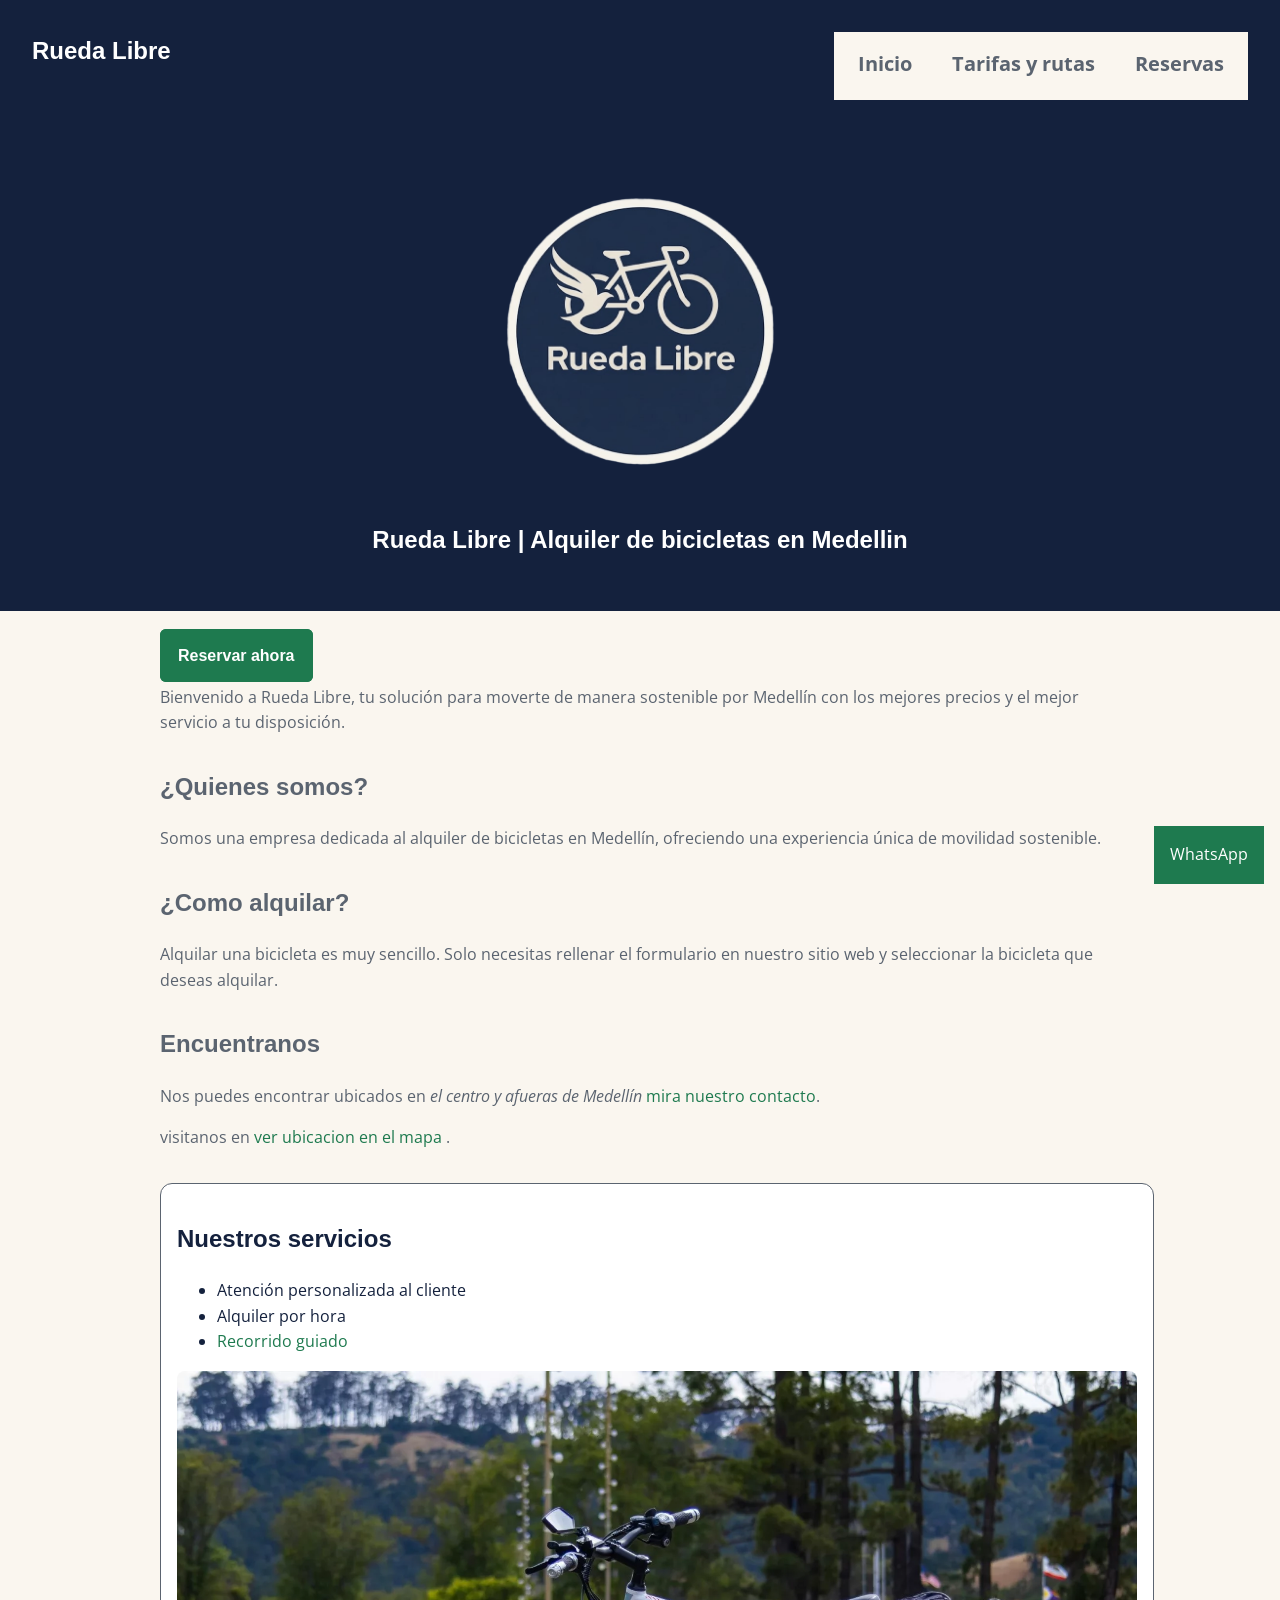
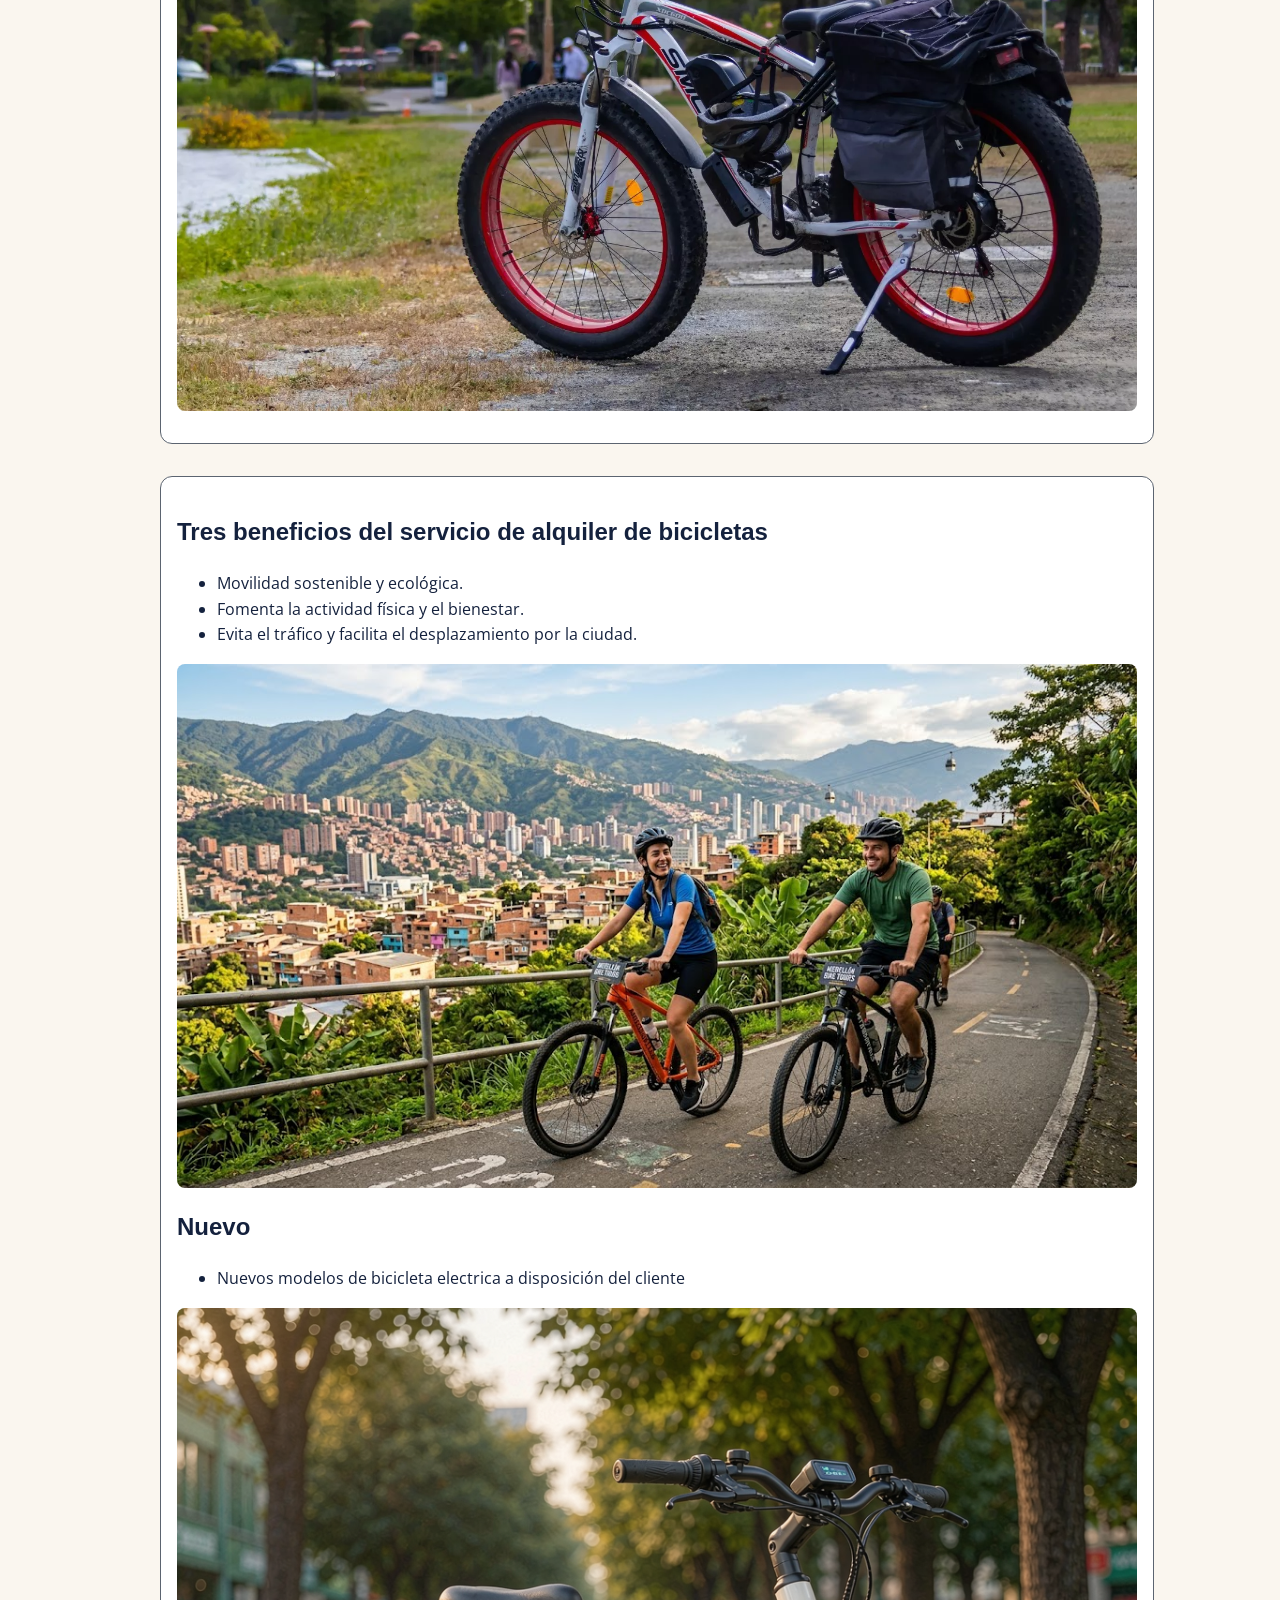
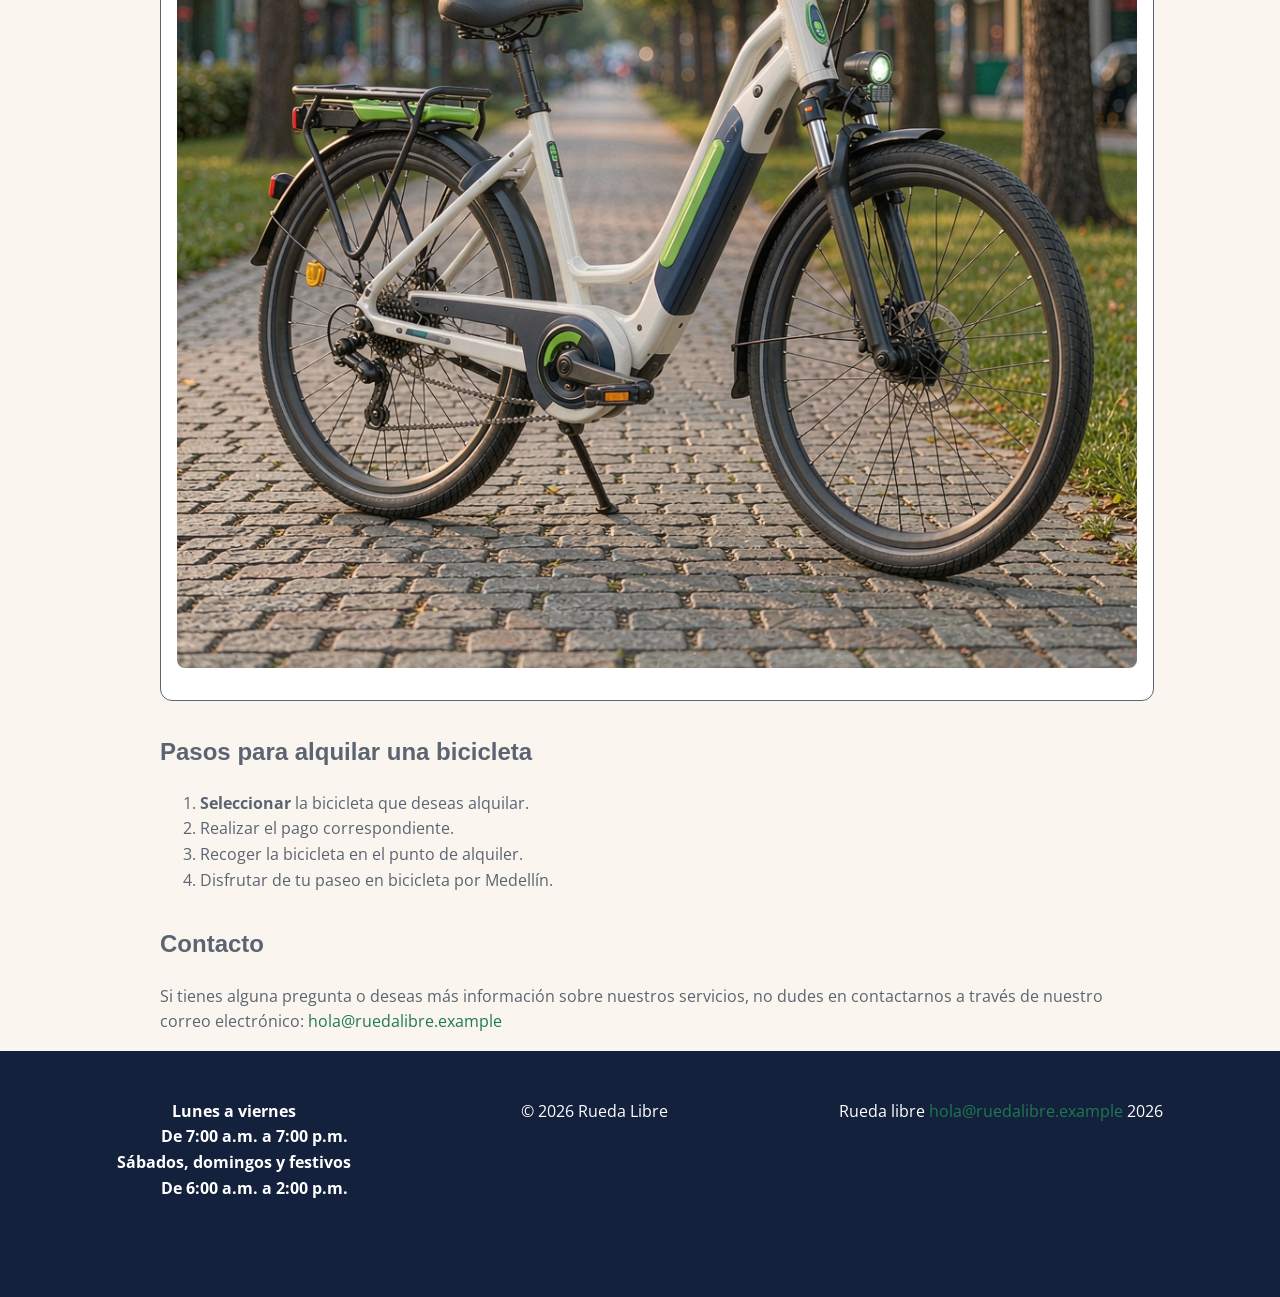
==== index.html @ a58eed4b "mejoras de rutas" ====
<!DOCTYPE html>
<html lang="es"> 
<head>
    <meta charset="UTF-8">
    <meta name="negociorueda" content="width=device-width, initial-scale=1.0">
    <title>Rueda Libre | Alquiler de bicicletas en Medellin</title>
    
    <link rel="preconnect" href="https://fonts.googleapis.com">
    <link rel="preconnect" href="https://fonts.gstatic.com" crossorigin>
    <link href="https://fonts.googleapis.com/css2?family=Montserrat:wght@600;700&family=Open+Sans:wght@400;600&display=swap" rel="stylesheet">
    <link rel="stylesheet" href="css/styles.css">
    
</head>
<body>

    <header class="portada">
        <a class="marca" href="index.html" aria-labelledby="Rueda Libre, Ir al inicio">Rueda Libre</a>

        <nav class="activo" aria-label="Principal">
            <ul id="menu">
                <li><a href="/index.html"><strong>Inicio</strong></a></li>
                <li><a href="/paginas/tarifas.html"><strong>Tarifas y rutas</strong></a></li>
                <li><a href="/paginas/reservas.html"><strong>Reservas</strong></a></li>
            </ul>
        </nav>
    </header>

        
    <main>
            <section id="portadaicono" aria-labelledby="titulo-inicio">
                <img src="/img/images.jpg">
                <h1>Rueda Libre | Alquiler de bicicletas en Medellin</h1>
            </section>
            <section class="introduccion" aria-labelledby="introduccion">
                <a class="boton-cta" href="/paginas/reservas.html">Reservar ahora</a>
                <p>Bienvenido a Rueda Libre, tu solución para moverte de manera sostenible por Medellín con los mejores precios y el mejor servicio a tu disposición.</p>
            </section>
            <section aria-labelledby="quienes somos">
                <h2>¿Quienes somos?</h2>
                <p>Somos una empresa dedicada al alquiler de bicicletas en Medellín, ofreciendo una experiencia única de movilidad sostenible.</p>
            </section>

            <section aria-labelledby="como alquilar">
                <h2>¿Como alquilar?</h2>
                <p>Alquilar una bicicleta es muy sencillo. Solo necesitas rellenar el formulario en nuestro sitio web y seleccionar la bicicleta que deseas alquilar.</p>
            </section>

            <section class="linksmain" aria-labelledby="encuentranos">
                <h2>Encuentranos</h2>
                <p>Nos puedes encontrar ubicados en <em>el centro y afueras de Medellín</em> <a href="#contacto">mira nuestro contacto</a>.</p>
                <p>visitanos en
                <a href="https://www.google.com/maps/search/?api=1&query=Medellin+Colombia
                target="_blank"
                rel="noopener noreferrer">
                ver ubicacion en el mapa </a>.
            </section>
        
            </p>
            <section aria-labelledby="servicios">

                <article class="tarjeta">
                    <h2 id="servicios-atencion">Nuestros servicios</h2>
                    <ul class="linksmain">
                        <li>Atención personalizada al cliente</li>
                        <li>Alquiler por hora</li>   
                        <li><a href="/paginas/tarifas.html">Recorrido guiado</a></li>   
                    </ul>      
                    <img src="/img/img2.png" alt="bicicleta">
                </article>  

                <article class="tarjeta">
                    <h2>Tres beneficios del servicio de alquiler de bicicletas</h2>
                        <ul>
                            <li>Movilidad sostenible y ecológica.</li>
                            <li>Fomenta la actividad física y el bienestar.</li>
                            <li>Evita el tráfico y facilita el desplazamiento por la ciudad.</li>
                        </ul>
                    <img src="img/img4.webp" alt="bicicletas en ruta">
                    <h2>Nuevo</h2>
                        <ul>
                            <li>Nuevos modelos de bicicleta electrica a disposición del cliente</li>
                        </ul>
                        <img src="/img/bicielec.jpeg" alt="bicicleta electrica">
                        
                </article>
    
            </section>


                <article class="alquilar" aria-labelledby="alquilar">
                    <h2>Pasos para alquilar una bicicleta</h2>
                    <ol>
                        <li><strong>Seleccionar</strong> la bicicleta que deseas alquilar.</li>
                        <li>Realizar el pago correspondiente.</li>
                        <li>Recoger la bicicleta en el punto de alquiler.</li>
                        <li>Disfrutar de tu paseo en bicicleta por Medellín.</li>
                    </ol>
                </article>

            
                <section class="contacto" id="contacto">
                    <h2>Contacto</h2>
                    <p>Si tienes alguna pregunta o deseas más información sobre nuestros servicios, no dudes en contactarnos a través de nuestro correo electrónico: <a href="mailto:hola@ruedalibre.example">hola@ruedalibre.example</a></p>
                </section>

    </main>
    <footer>            
            <dl class="horario">
                <dt><strong>Lunes a viernes</dt>
                <dd>De 7:00 a.m. a 7:00 p.m.</dd>
                <dt>Sábados, domingos y festivos</dt>
                <dd>De 6:00 a.m. a 2:00 p.m.</strong></dd>
            </dl>
        <p>© 2026 Rueda Libre</p>
        <p>Rueda libre <a href="mailto:hola@ruedalibre.example">hola@ruedalibre.example</a> 2026</p>
        <a class="boton-whatsapp" href="https://wa.me/573000000000"
        target="_blank" rel="noopener noreferrer"
        aria-label="WhatsApp (se abre en una pestaña nueva)">WhatsApp</a>

    </footer>
    
</body>
</html>
---- css/styles.css ----
:root {
    --color-verde-ruta: #1E7A4F;
    --color-naranja-pedal: #F39A2B;
    --color-azul-noche: 	#14213D;
    --color-crema: 	#FAF6EF;
    --color-gris-asfalto: #5B6470;
    --color-blanco: #ffffff;

    --font-heading: "Monserrat", Arial, sans-serif;
    --font-body: "Open Sans", Arial, sans-serif;

    --spacing-sm: 0.5rem;
    --spacing-md: 1rem;
    --spacing-lg: 2rem;
    --spacing-1x: 3rem;

*,
*::before
*::after {
    box-sizing: border-box;
}
}


body {
    background-color: var(--color-crema);
    color: var(--color-gris-asfalto);
    font-family: var(--font-body);
    line-height: 1.6;
    margin: 0;
}
h1 {
    font-family: var(--font-heading);
    color: var(--color-blanco);
    text-align: center;
}

h2,h3,h4,h5.h6 {
    font-family: var(--font-heading);
}

button, input, select, textarea {
    font: inherit;
}

img {
    max-width: 100%;
    height: auto;
}

small {
    color: var(--color-gris-asfalto);
}


footer {
    display: flex;
    
    background-color: var(--color-azul-noche);
    color: var(--color-blanco);
    padding: var(--spacing-lg); 
    justify-content: space-around;
}



.correoheader,
footer a, .contacto a {
    color: var(--color-verde-ruta);
}
    

main > section:not(#portadaicono) {
    padding: var(--spacing-1g);
    max-width: 60rem;
    margin: 0 auto;
    margin-top: var(--spacing-lg);
}

.horario {
    text-align: center;
}


.Principal, .secciontarifa, .seccionreservas {
    display: flex;
    list-style: none;
    padding: 0;
    margin: 0;
    gap: 25px;
    font-size: 20px;
}


a {
    text-decoration: none;
    color: var(--color-crema);
}


.imagen-centrada {
    display: flex;
    justify-content: center;
    align-items: center;
}


fieldset {
    margin-bottom: var(--spacing-lg);
    padding: var(--);
    border: 1px solid var(--color-gris-asfalto);
}

legend {
    font-family: var(--font-heading);
    font-weight: 700;
    padding: 0 var(--spacing-sm);
}

input [type="text"],
input [type="email"],
input [type="tel"],
input [type="date"],
input [type="time"],
input [type="number"],
select,
textarea {
    width: 100%;
    max-width: 30rem;
    padding: var(--spacing-sm);
    box-sizing: border-box;
    border: 1px solid var(--color-gris-asfalto);
}


#menu a {
    display: block;
    color: var(--color-gris-asfalto);
    font-size: 1.25rem;
    text-decoration: none;
    padding: var(--spacing-sm) var(--spacing-md);
    border-bottom: 4px solid transparent;
}

#menu .activo { 
    color: var(--color-verde-ruta); font-weight: 600;
    border-bottom-color: var(--color-verde-ruta);
 }


#menu {
    display: flex;
    flex-wrap: wrap;
    gap: var(--spacing-sm);
    list-style: none;
    margin: 0;
    padding: var(--spacing-sm);
    background-color:  var(--color-crema);
}

#menu a:hover{
    background-color: var(--color-naranja-pedal);
    color: var(--color-azul-noche);
}

#menu a:focus {
    outline: 3px solid var(--color-azul-noche);
    outline-offset: 2px;
}

.boton-cta {
    background-color: var(--color-verde-ruta);
    color: var(--color-blanco);
    font-family: var(--font-heading);
    font-weight: 700;
    margin-top: 10px;
    text-decoration: none;
    padding: var(--spacing-md);
    border: 2px solid var(--color-verde-ruta);
    border-radius: 0.375rem;
}

.boton-cta:hover {
    background-color: var(--color-azul-noche);
    border-color: var(--color-azul-noche);
    color: var(--color-blanco);
}

.boton-cta:focus {
    background-color: var(--color-azul-noche);
    border-color: var(--color-azul-noche);
    color: var(--color-blanco);
    outline: 3px solid var(--color-azul-noche);
    outline-offset: 3px; 
}

.boton-cta:active {
    background-color: var(--color-naranja-pedal);
    border-color: var(--color-azul-noche);
    color: var(--color-azul-noche);
}

input:focus,
select:focus,
textarea:focus
button:focus {
    outline: 3px solid var(--color-azul-noche);
    outline-offset: 2px;
    border-color: var(--color-azul-noche);
}

.linksmain a{
    color: var(--color-verde-ruta);
}

header {
        background-color: var(--color-azul-noche);
    color: var(--color-blanco);
    padding: var(--spacing-lg); 
    display: flex;
    max-width: 100%;
    justify-content: space-between;
    flex-wrap: wrap;
    gap: var(--spacing-md);
}


.marca {
    color: var(--color-blanco);
    font-family: var(--font-heading);
    font-size: 1.5rem;
    font-weight: 700;
    text-decoration: none;
}

.marca:hover {
    text-decoration: underline;
}

#portadaicono {
    min-height: 40vh;
    background-color: var(--color-azul-noche);
    color: var(--color-azul-noche);
    padding: var(--spacing-lg);
}

#portadaicono img {
    display: block;
    width: 500px;
    margin: auto;
} 

.tarjeta {
    width: 100%;
    background-color: var(--color-blanco);
    color: var(--color-azul-noche);
    border: 1px solid var(--color-gris-asfalto);
    border-radius: 0.75rem;
    padding: var(--spacing-md);
    margin-bottom: var(--spacing-lg);
}

.tarjeta img {
    display: block;
    width: 100%;
    height: auto;
    border-radius: 0.5rem;
    margin-bottom: var(--spacing-md);
}

table {
    border-collapse: collapse;
    width: 100%;
    margin-bottom: var(--spacing-lg);
}

caption {
    text-align: left;
    font-weight: 700;
    padding: var(--spacing-sm) 0;
}
th, td {
    border: 1px solid var(--color-gris-asfalto);
    padding: var(--spacing-sm) var(--spacing-md);
    text-align: left;
}

thead {
    color: var(--color-blanco);
    background-color: var(--color-azul-noche);
    border: 1px solid var(--color-gris-asfalto);
    padding: var(--spacing-sm) var(--spacing-md);
    text-align: left;
}

form {
    margin: 0 0 var(--spacing-lg);
    padding: var(--spacing-md);
    border: 1px solid var(--color-gris-asfalto);
}

fieldset {
    margin: 0 0 var(--spacing-md);
}

label {
    display: block;
    margin-bottom: var(--spacing-md);
    font-weight: 600;
}

input[type="text"],
input[type="tel"],
input[type="date"],
input[type="time"],
input[type="email"],
input[type="number"],
select,
textarea {
    width: 100%;
    padding: var(--spacing-sm);
    border: 1px solid var(--color-gris-asfalto);
}

button[type="submit"] {
    background-color: var(--color-verde-ruta);
    border: none;
    border-radius: 0.375;
    padding: var(--spacing-md);
    font-size: 700;
    cursor: pointer;
}

.boton-whatsapp {
    position: fixed;
    right: var(--spacing-md);
    bottom: var(--spacing-md);
    z-index: var(--spacing-md);
    background-color: var(--color-verde-ruta);
    border: none;
    border-radius: 0.375;
    padding: var(--spacing-md);
    font-size: 700;
    cursor: pointer;
    color: var(--color-blanco);
}

footer {padding-bottom: 5rem;}

.alquilar {
    max-width: 60rem;
    margin: 0 auto;
}

.introduccion {
    margin: 0 auto;
}
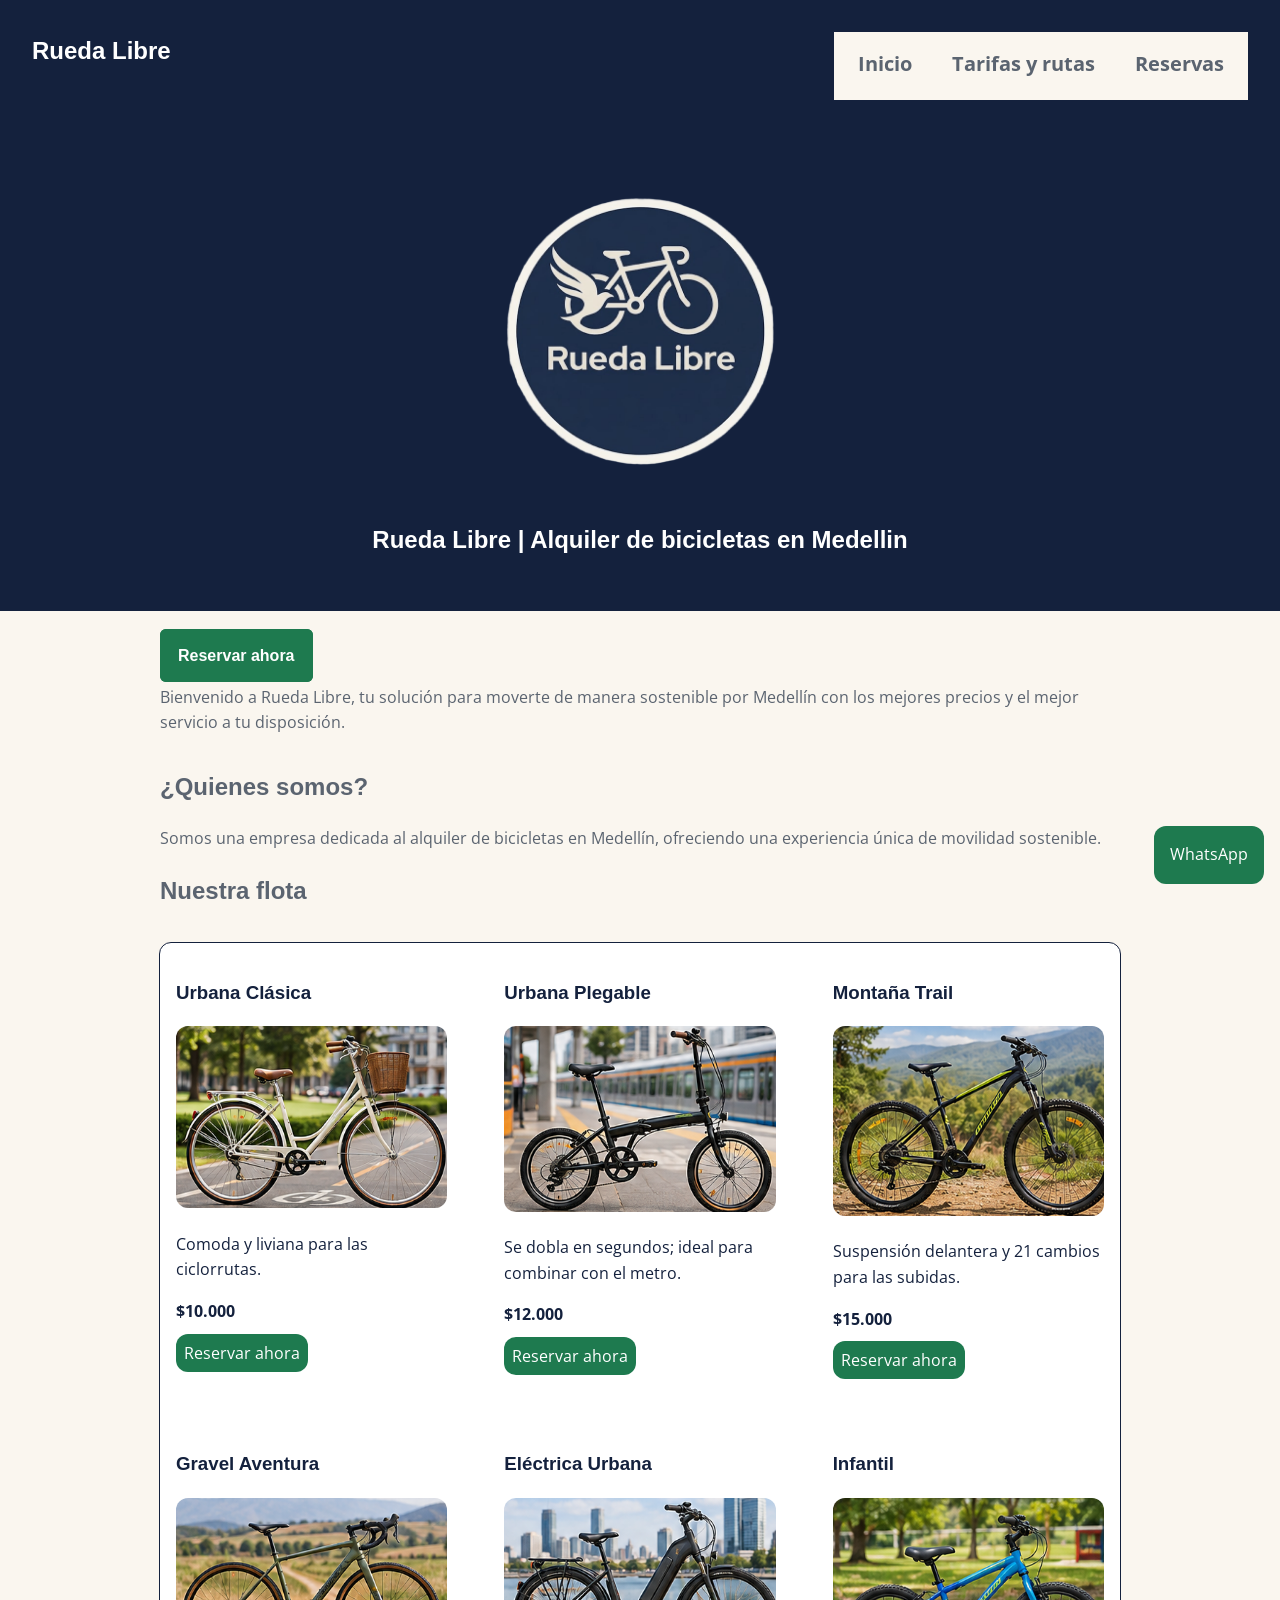
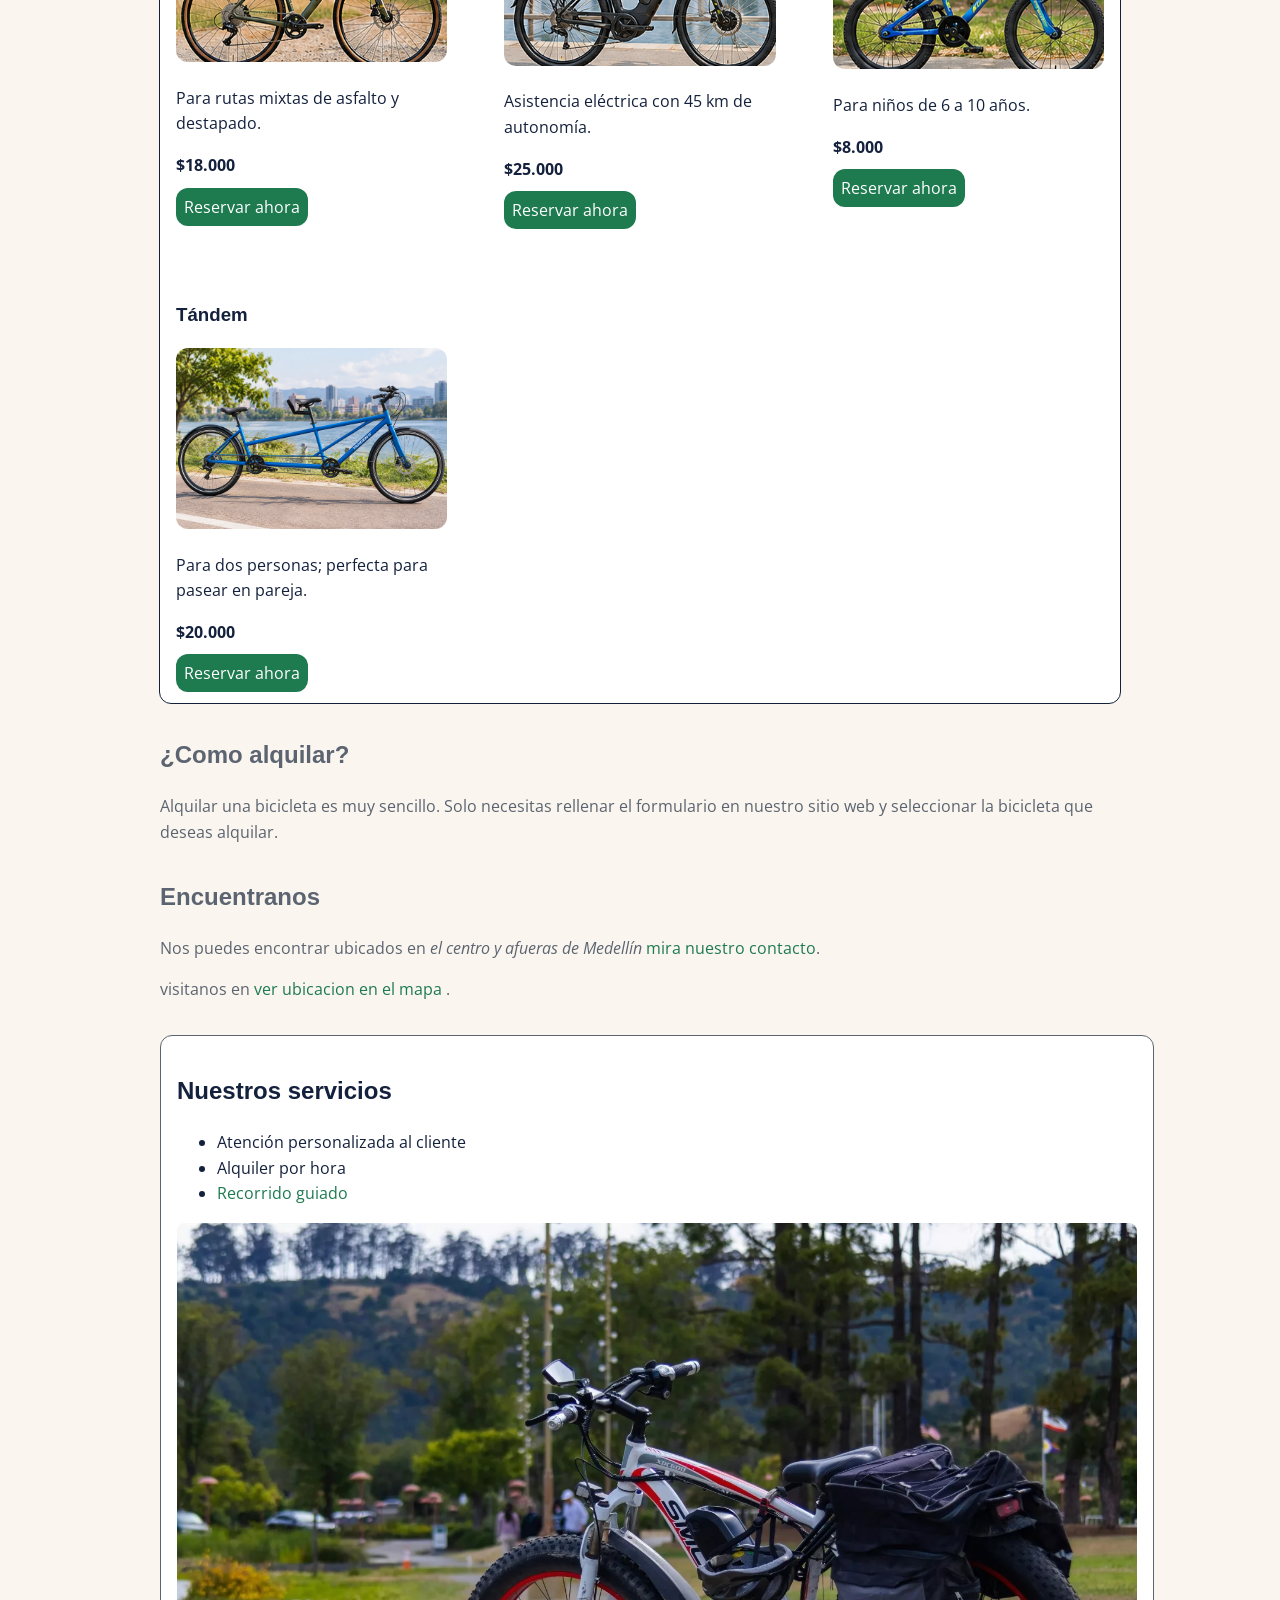
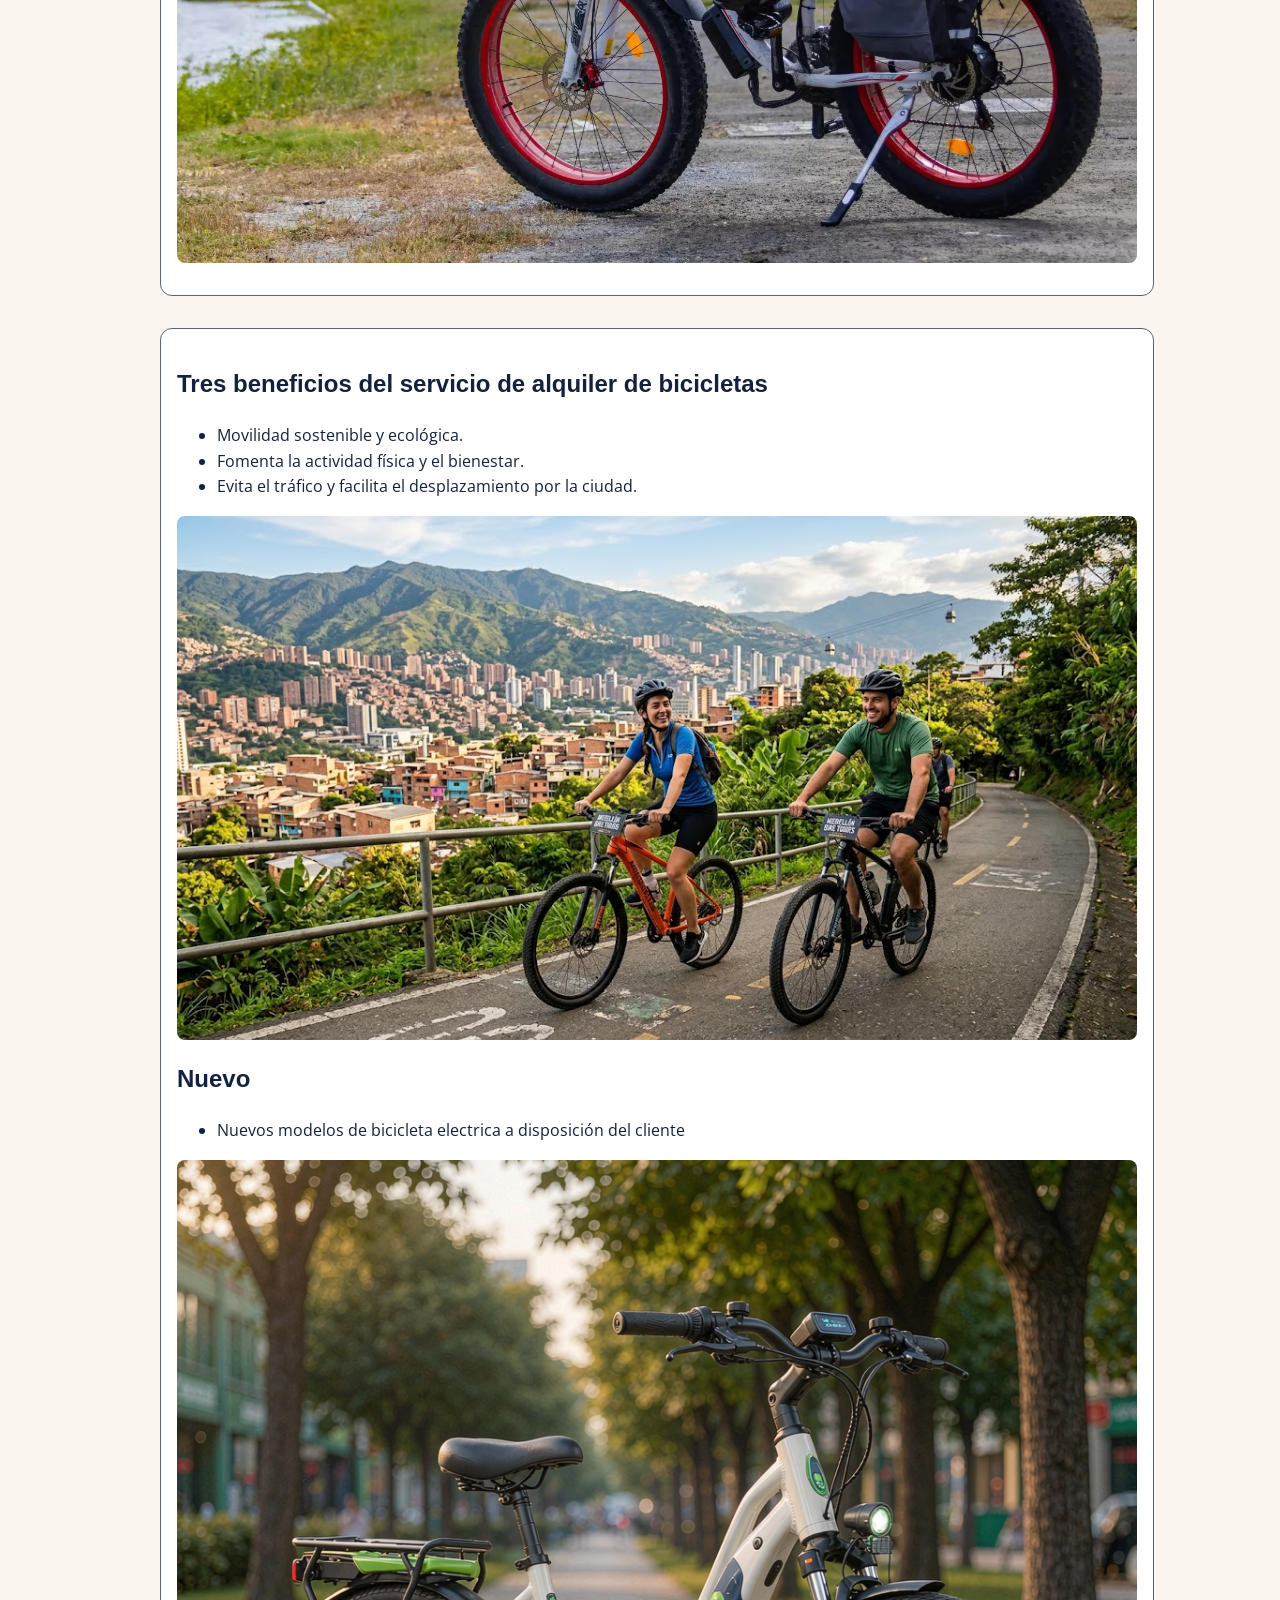
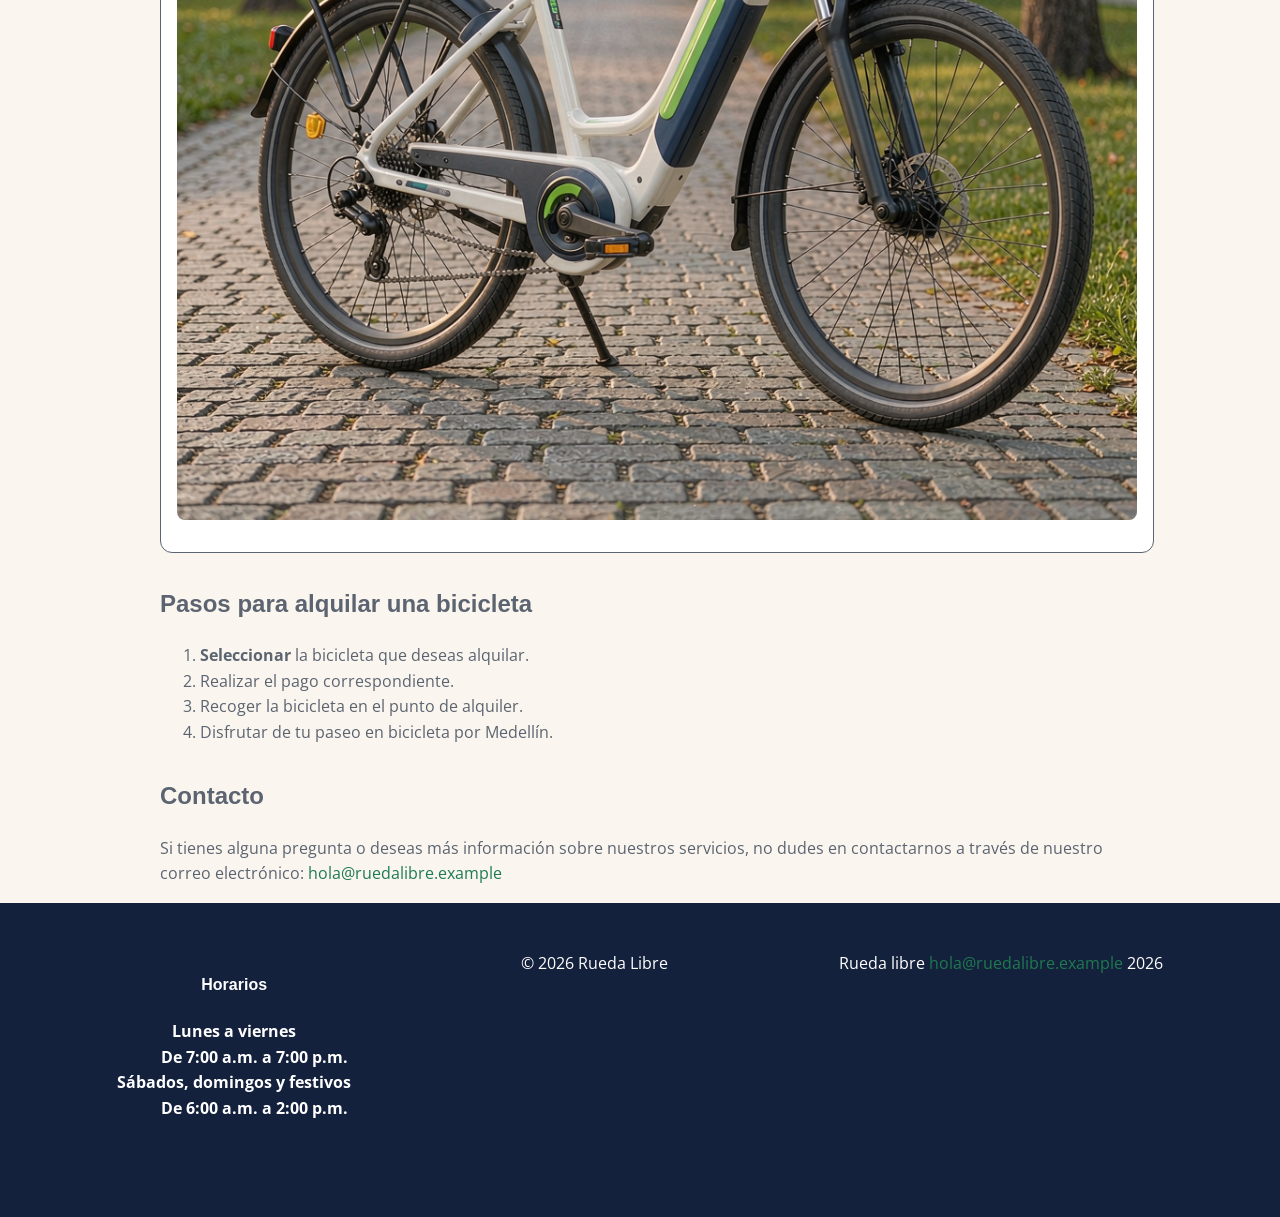
==== commit f380a7c3: "grid completado" ====
--- a/index.html
+++ b/index.html
@@ -38,6 +38,68 @@
             <section aria-labelledby="quienes somos">
                 <h2>¿Quienes somos?</h2>
                 <p>Somos una empresa dedicada al alquiler de bicicletas en Medellín, ofreciendo una experiencia única de movilidad sostenible.</p>
+                <h2>Nuestra flota</h2>
+            </section>
+
+            <section class="flota" aria-labelledby="Nuestra Flota">
+
+                <article aria-labelledby="Urbana Clásica">
+                    <h3>Urbana Clásica</h3>
+                    <img src="/img/urbana_clasica.png" alt="Bicicleta urbana clasica">
+                    <p>Comoda y liviana para las ciclorrutas.</p>
+                    <p><strong>$10.000</strong></p>
+                    <a class="boton-flota" href="/paginas/reservas.html">Reservar ahora</a>
+                </article>
+
+                <article aria-labelledby="Urbana Plegable">
+                    <h3>Urbana Plegable</h3>
+                    <img src="/img/urbana_plegable.png" alt="Bicileta urbana plegable">
+                    <p>Se dobla en segundos; ideal para combinar con el metro.</p>
+                    <p><strong>$12.000</strong></p>
+                    <a class="boton-flota" href="/paginas/reservas.html">Reservar ahora</a>
+                </article>
+
+                <article aria-labelledby="Montaña Trail">
+                    <h3>Montaña Trail</h3>
+                    <img src="/img/montana_trail.png" alt="Bicicleta montaña trail">
+                    <p>Suspensión delantera y 21 cambios para las subidas.</p>
+                    <p><strong>$15.000</strong></p>
+                    <a class="boton-flota" href="/paginas/reservas.html">Reservar ahora</a>
+                </article>
+
+                <article aria-labelledby="Gravel Aventura<">
+                    <h3>Gravel Aventura</h3>
+                    <img src="/img/gravel_aventura.png" alt="Bicicleta gravel aventura">
+                    <p>Para rutas mixtas de asfalto y destapado.</p>
+                    <p><strong>$18.000</strong></p>
+                    <a class="boton-flota" href="/paginas/reservas.html">Reservar ahora</a>
+                </article>
+
+                <article aria-labelledby="Eléctrica Urbana">
+                    <h3>Eléctrica Urbana</h3>
+                    <img src="/img/electrica_urbana.png" alt="Bicicleta electrica urbana">
+                    <p>Asistencia eléctrica con 45 km de autonomía.</p>
+                    <p><strong>$25.000</strong></p>
+                    <a class="boton-flota" href="/paginas/reservas.html">Reservar ahora</a>
+                </article>
+
+                <article>
+                    <h3>Infantil</h3>
+                    <img src="/img/infantil.png" alt="Bicicleta infantil">
+                    <p>Para niños de 6 a 10 años.</p>
+                    <p><strong>$8.000</strong></p>
+                    <a class="boton-flota" href="/paginas/reservas.html">Reservar ahora</a>
+                </article>
+
+                <article>
+                    <h3>Tándem</h3>
+                    <img src="/img/Tandem.png" alt="Bicicleta infantil">
+                    <p>Para dos personas; perfecta para pasear en pareja.</p>
+                    <p><strong>$20.000</strong></p>
+                    <a class="boton-flota" href="/paginas/reservas.html">Reservar ahora</a>
+                </article>
+
+
             </section>
 
             <section aria-labelledby="como alquilar">
@@ -106,6 +168,7 @@
     </main>
     <footer>            
             <dl class="horario">
+                <h4>Horarios</h4>
                 <dt><strong>Lunes a viernes</dt>
                 <dd>De 7:00 a.m. a 7:00 p.m.</dd>
                 <dt>Sábados, domingos y festivos</dt>
@@ -116,7 +179,6 @@
         <a class="boton-whatsapp" href="https://wa.me/573000000000"
         target="_blank" rel="noopener noreferrer"
         aria-label="WhatsApp (se abre en una pestaña nueva)">WhatsApp</a>
-
     </footer>
     
 </body>
--- a/css/styles.css
+++ b/css/styles.css
@@ -343,6 +343,7 @@
     font-size: 700;
     cursor: pointer;
     color: var(--color-blanco);
+    border-radius: 0.75rem;
 }
 
 footer {padding-bottom: 5rem;}
@@ -354,4 +355,31 @@
 
 .introduccion {
     margin: 0 auto;
+}
+
+.flota {
+    display: grid;
+    grid-template-columns: repeat(auto-fill, minmax(300px,1fr));
+    gap: 25px;
+    padding: auto;
+    border: 1px solid;
+    border-radius: 0.75rem;
+    background-color: var(--color-blanco);
+    color: #14213D;
+
+}
+
+.flota img {
+    border-radius: 0.75rem;
+}
+
+.flota article {
+    padding: var(--spacing-md);
+}
+
+.boton-flota {
+    color: var(--color-blanco);
+    background-color: var(--color-verde-ruta);
+    border-radius: 0.75rem;
+    padding: var(--spacing-sm);
 }
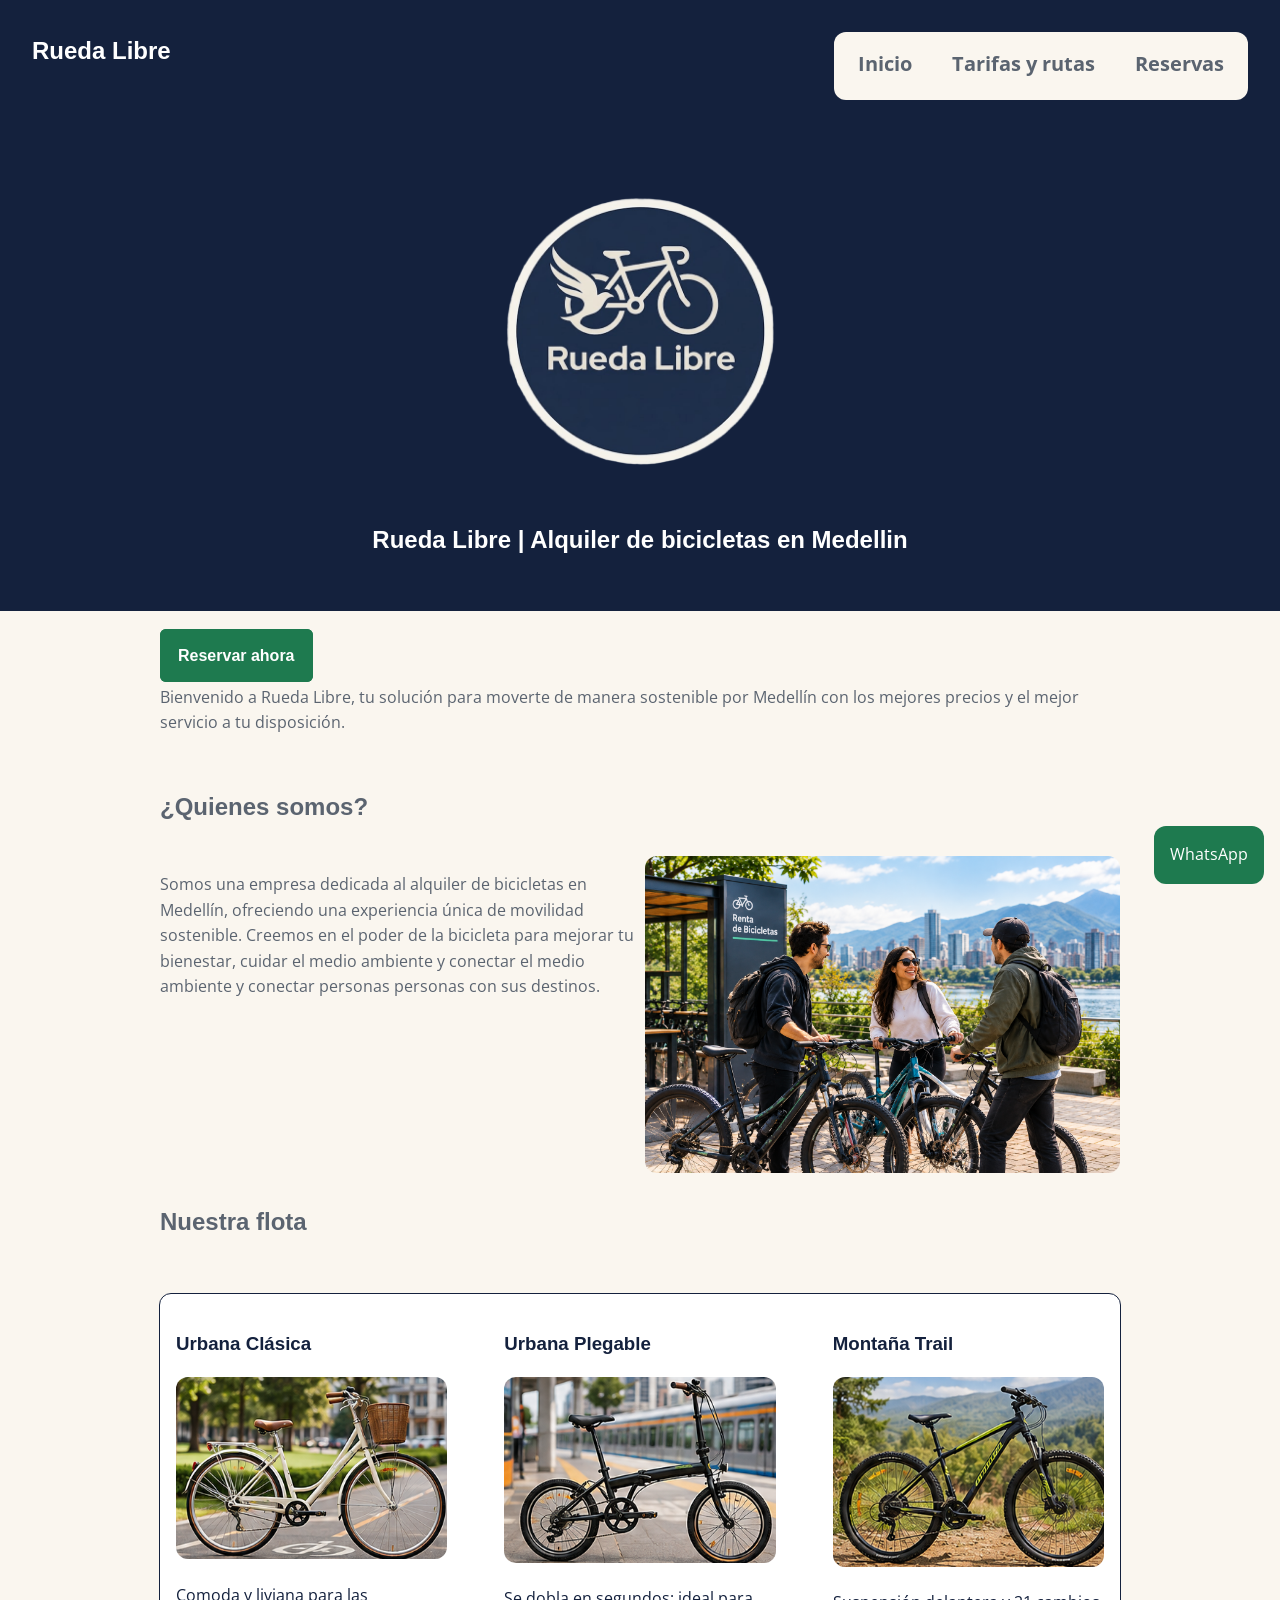
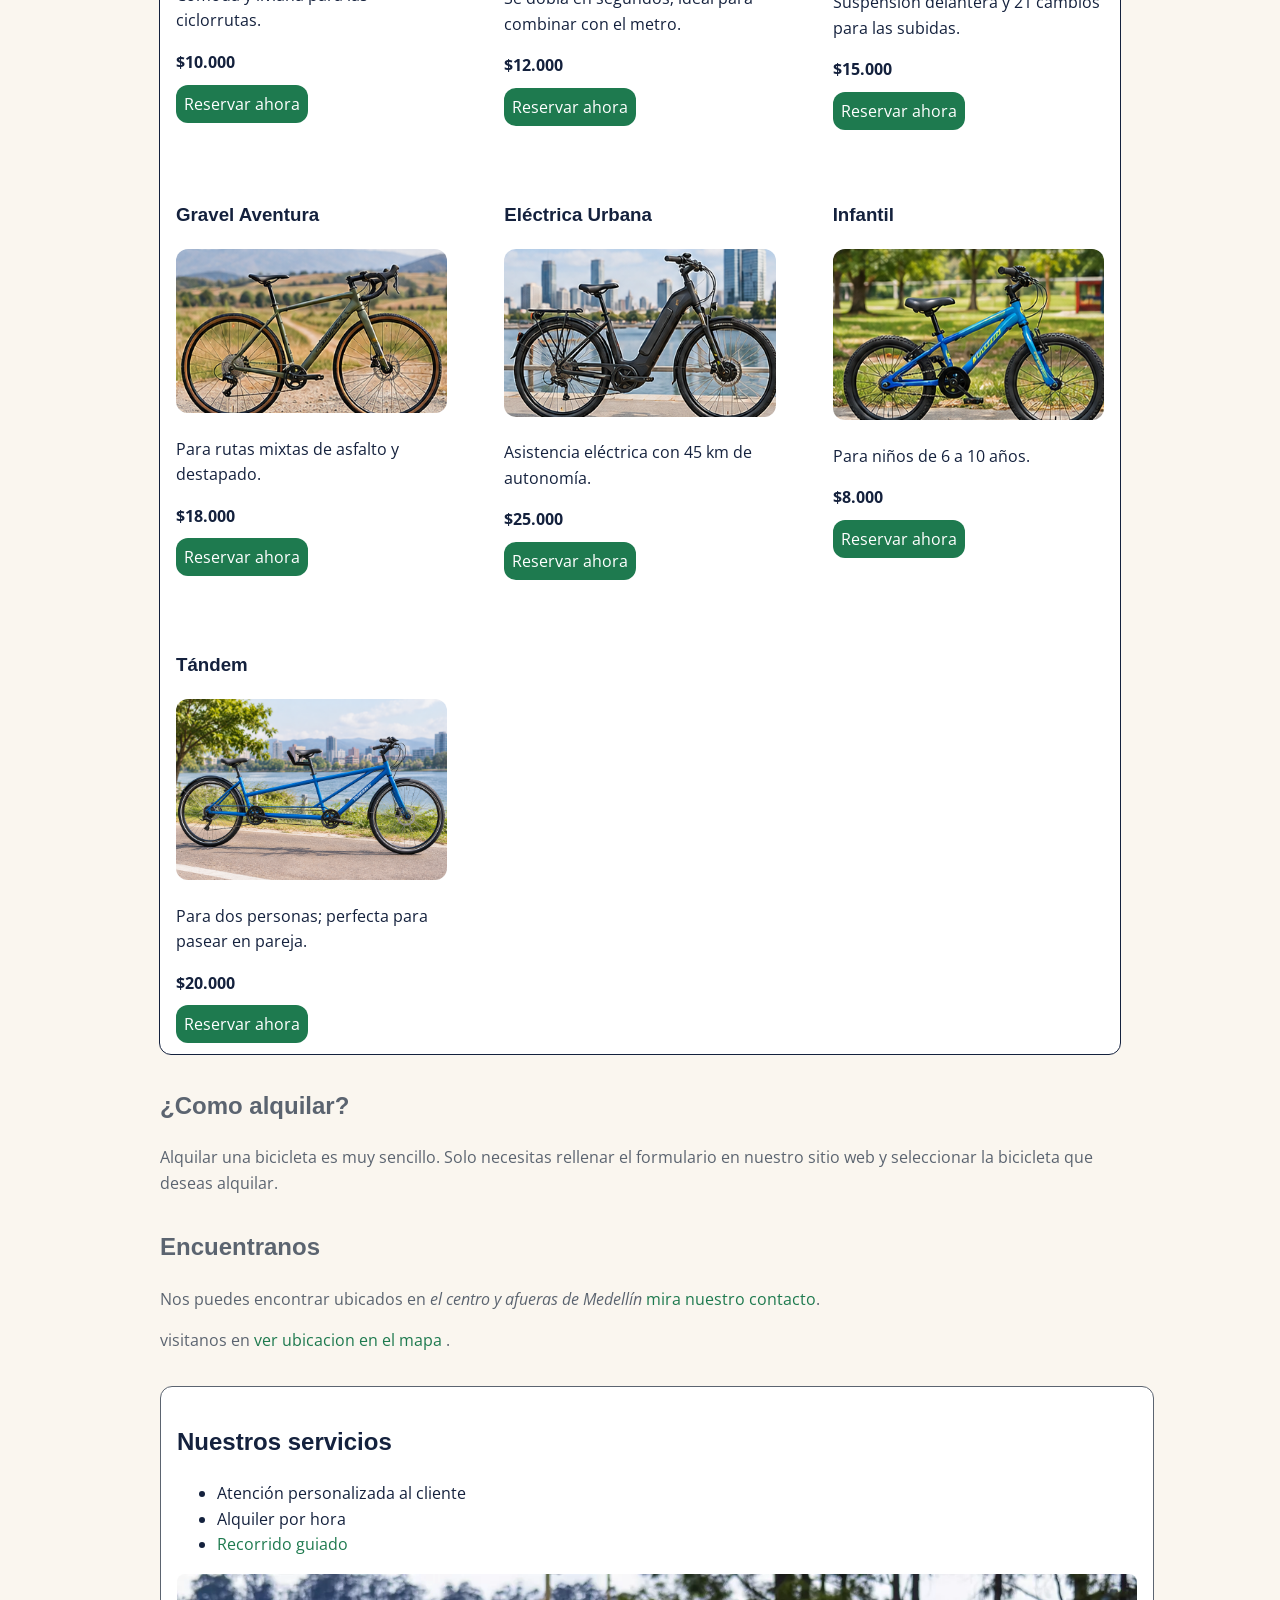
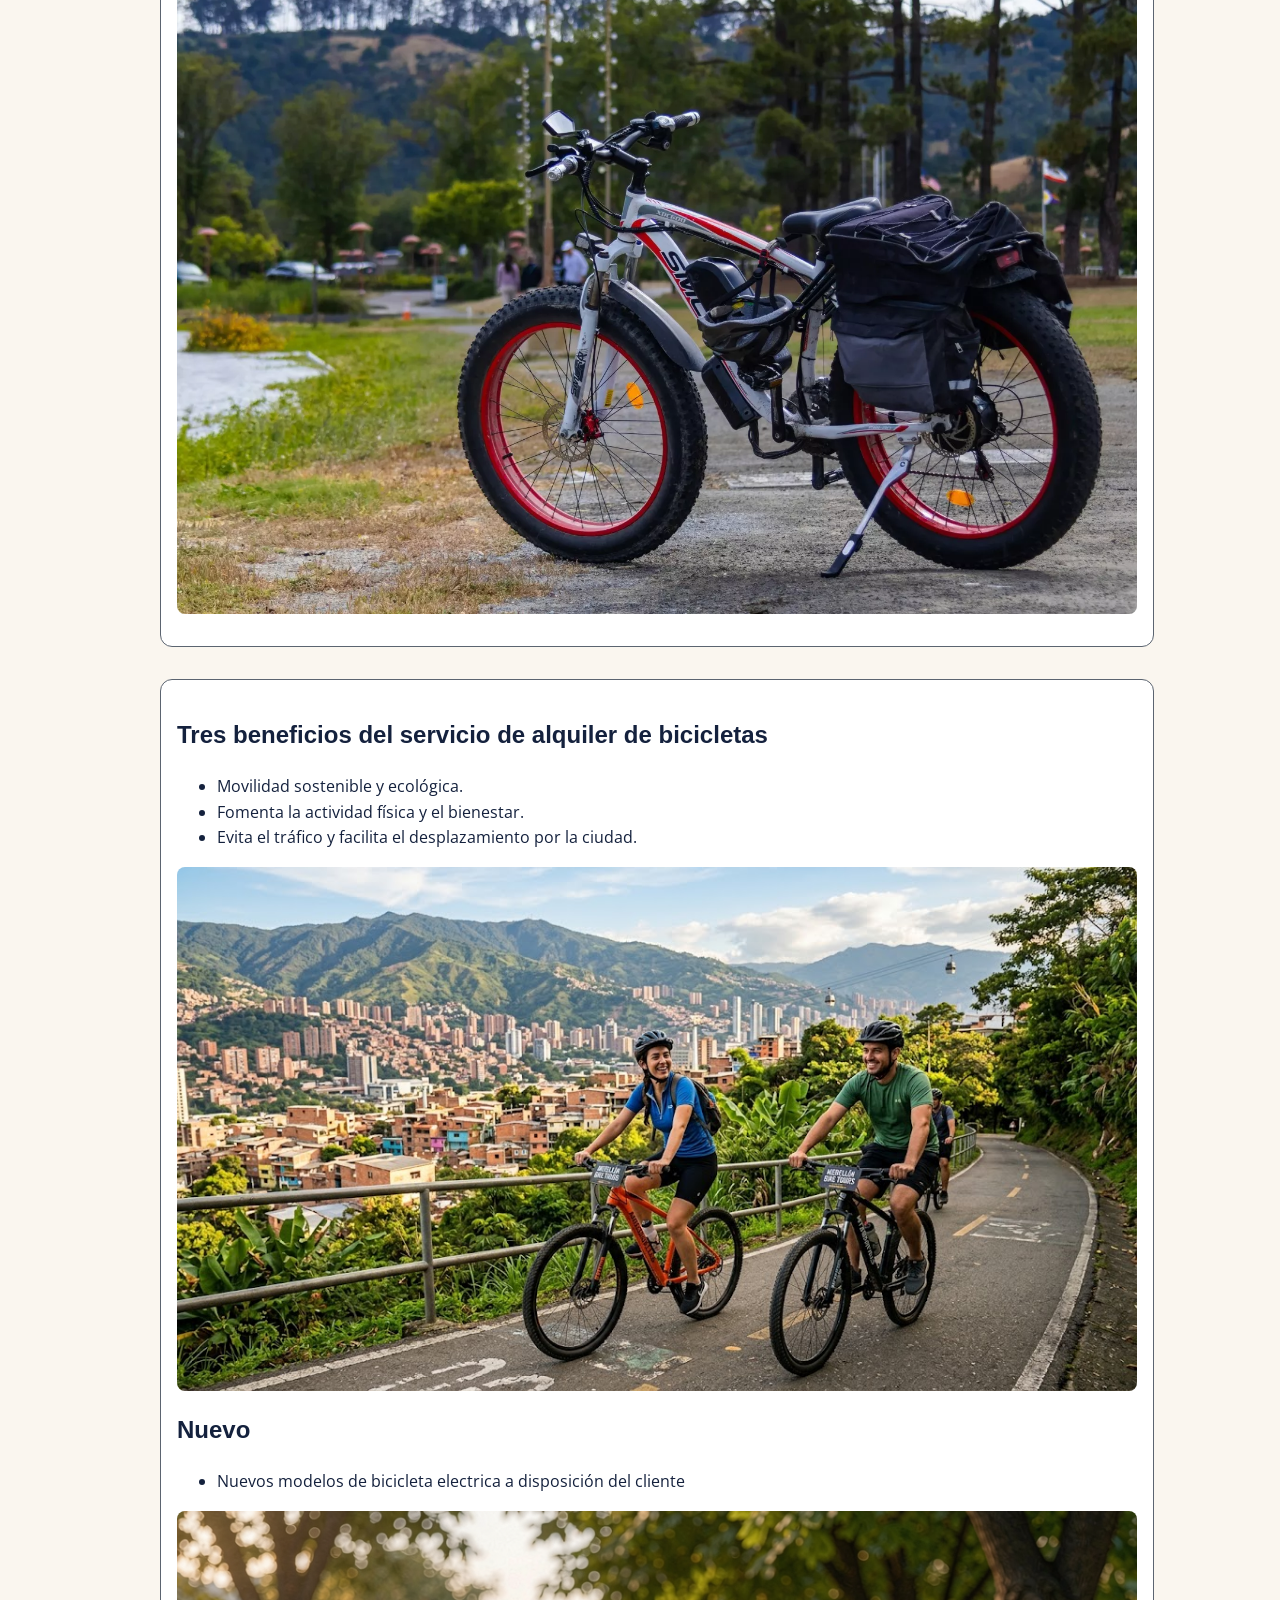
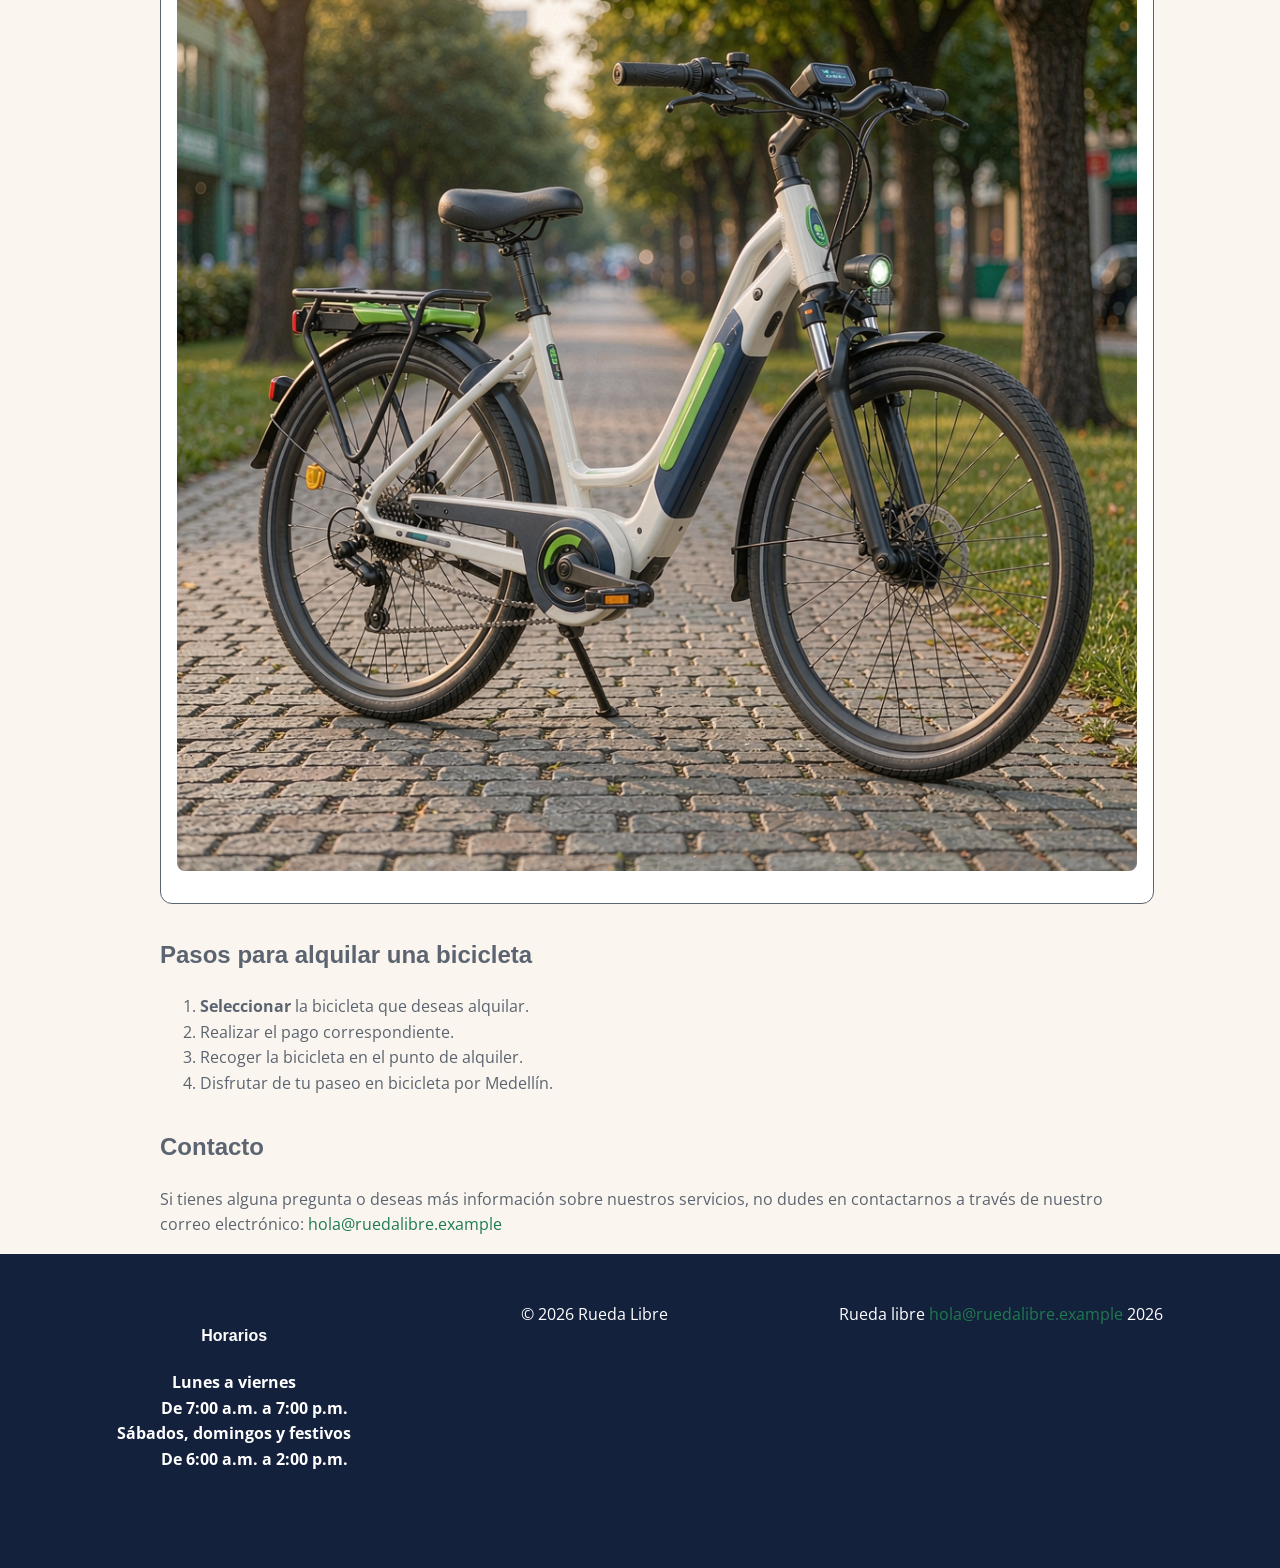
==== commit 50f3ea8f: "punto 3 parcial" ====
--- a/index.html
+++ b/index.html
@@ -27,6 +27,7 @@
 
         
     <main>
+        
             <section id="portadaicono" aria-labelledby="titulo-inicio">
                 <img src="/img/images.jpg">
                 <h1>Rueda Libre | Alquiler de bicicletas en Medellin</h1>
@@ -35,9 +36,10 @@
                 <a class="boton-cta" href="/paginas/reservas.html">Reservar ahora</a>
                 <p>Bienvenido a Rueda Libre, tu solución para moverte de manera sostenible por Medellín con los mejores precios y el mejor servicio a tu disposición.</p>
             </section>
-            <section aria-labelledby="quienes somos">
-                <h2>¿Quienes somos?</h2>
-                <p>Somos una empresa dedicada al alquiler de bicicletas en Medellín, ofreciendo una experiencia única de movilidad sostenible.</p>
+            <section class="quienes_somos" aria-labelledby="quienes_somos">
+                <h2>¿Quienes somos?</h2> <br>
+                <p>Somos una empresa dedicada al alquiler de bicicletas en Medellín, ofreciendo una experiencia única de movilidad sostenible. Creemos en el poder de la bicicleta para mejorar tu bienestar, cuidar el medio ambiente y conectar el medio ambiente y conectar personas personas con sus destinos.</p>
+                <img src="/img/quienessomos.png" alt="Personas con bicicletas">
                 <h2>Nuestra flota</h2>
             </section>
 
--- a/css/styles.css
+++ b/css/styles.css
@@ -117,16 +117,16 @@
     padding: 0 var(--spacing-sm);
 }
 
-input [type="text"],
-input [type="email"],
-input [type="tel"],
-input [type="date"],
-input [type="time"],
-input [type="number"],
+input[type="text"],
+input[type="email"],
+input[type="tel"],
+input[type="date"],
+input[type="time"],
+input[type="number"],
 select,
 textarea {
     width: 100%;
-    max-width: 30rem;
+    max-width: 1000px;
     padding: var(--spacing-sm);
     box-sizing: border-box;
     border: 1px solid var(--color-gris-asfalto);
@@ -156,16 +156,19 @@
     margin: 0;
     padding: var(--spacing-sm);
     background-color:  var(--color-crema);
+    border-radius: 0.75rem;
 }
 
 #menu a:hover{
     background-color: var(--color-naranja-pedal);
     color: var(--color-azul-noche);
+    border-radius: 0.75rem;
 }
 
 #menu a:focus {
     outline: 3px solid var(--color-azul-noche);
     outline-offset: 2px;
+    border-radius: 0.75rem;
 }
 
 .boton-cta {
@@ -273,6 +276,7 @@
     width: 100%;
     margin-bottom: var(--spacing-lg);
 }
+
 
 caption {
     text-align: left;
@@ -366,6 +370,8 @@
     border-radius: 0.75rem;
     background-color: var(--color-blanco);
     color: #14213D;
+    justify-content: space-around;
+    flex-direction: column;
 
 }
 
@@ -382,4 +388,36 @@
     background-color: var(--color-verde-ruta);
     border-radius: 0.75rem;
     padding: var(--spacing-sm);
+}
+
+.quienes_somos {
+    display: grid;
+    grid-template-columns: repeat(2, minmax(200px, 1fr));
+    gap: 10px;
+}
+
+.quienes_somos img {
+    border-radius: 0.75rem;
+}
+
+.reservascolumnas {
+    display: grid;
+    grid-template-columns: repeat(2, minmax(200px, 1fr));
+    gap: 20px;
+}
+
+.reservascolumnas a {
+    color: var(--color-verde-ruta);
+}
+
+.reservascolumnas label {
+    margin-bottom: 0;
+}
+
+.reservascolumnas h2 {
+    text-align: center;
+}
+
+.contactodiv {
+    text-align: center;
 }
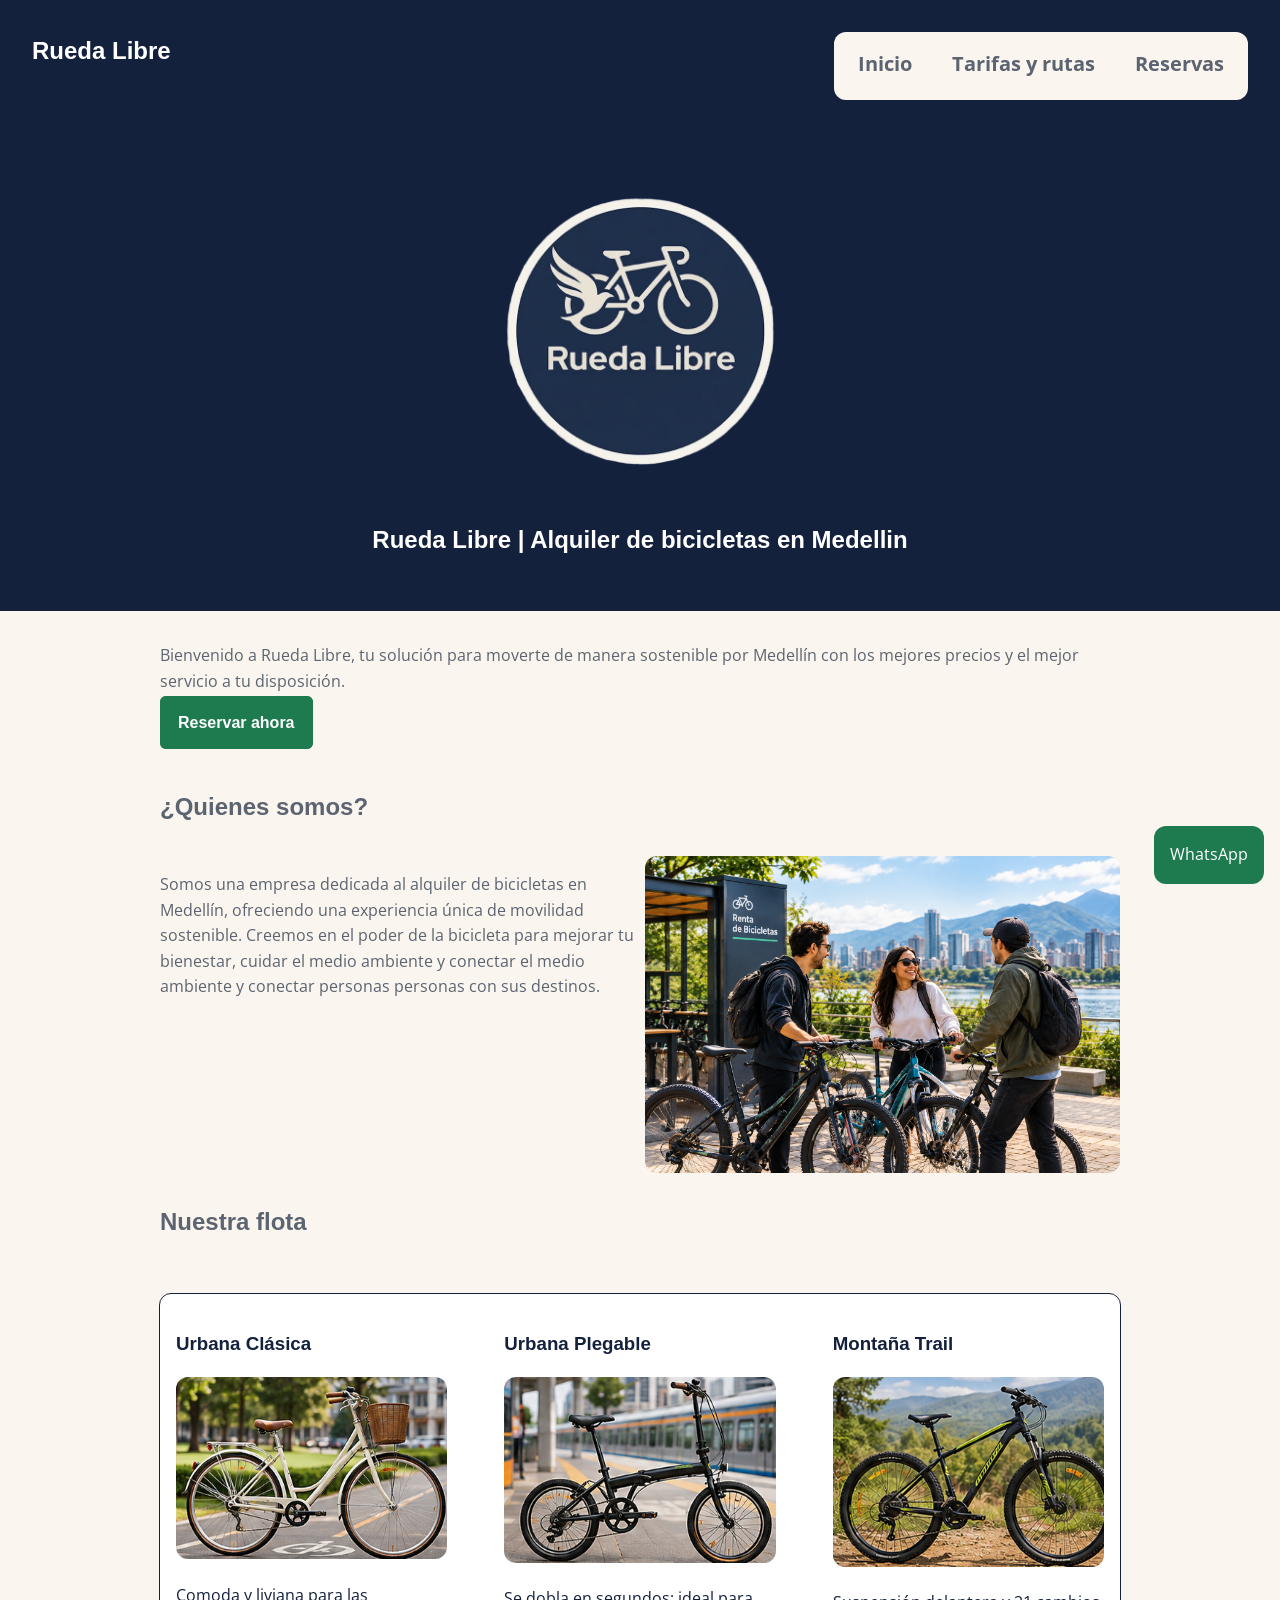
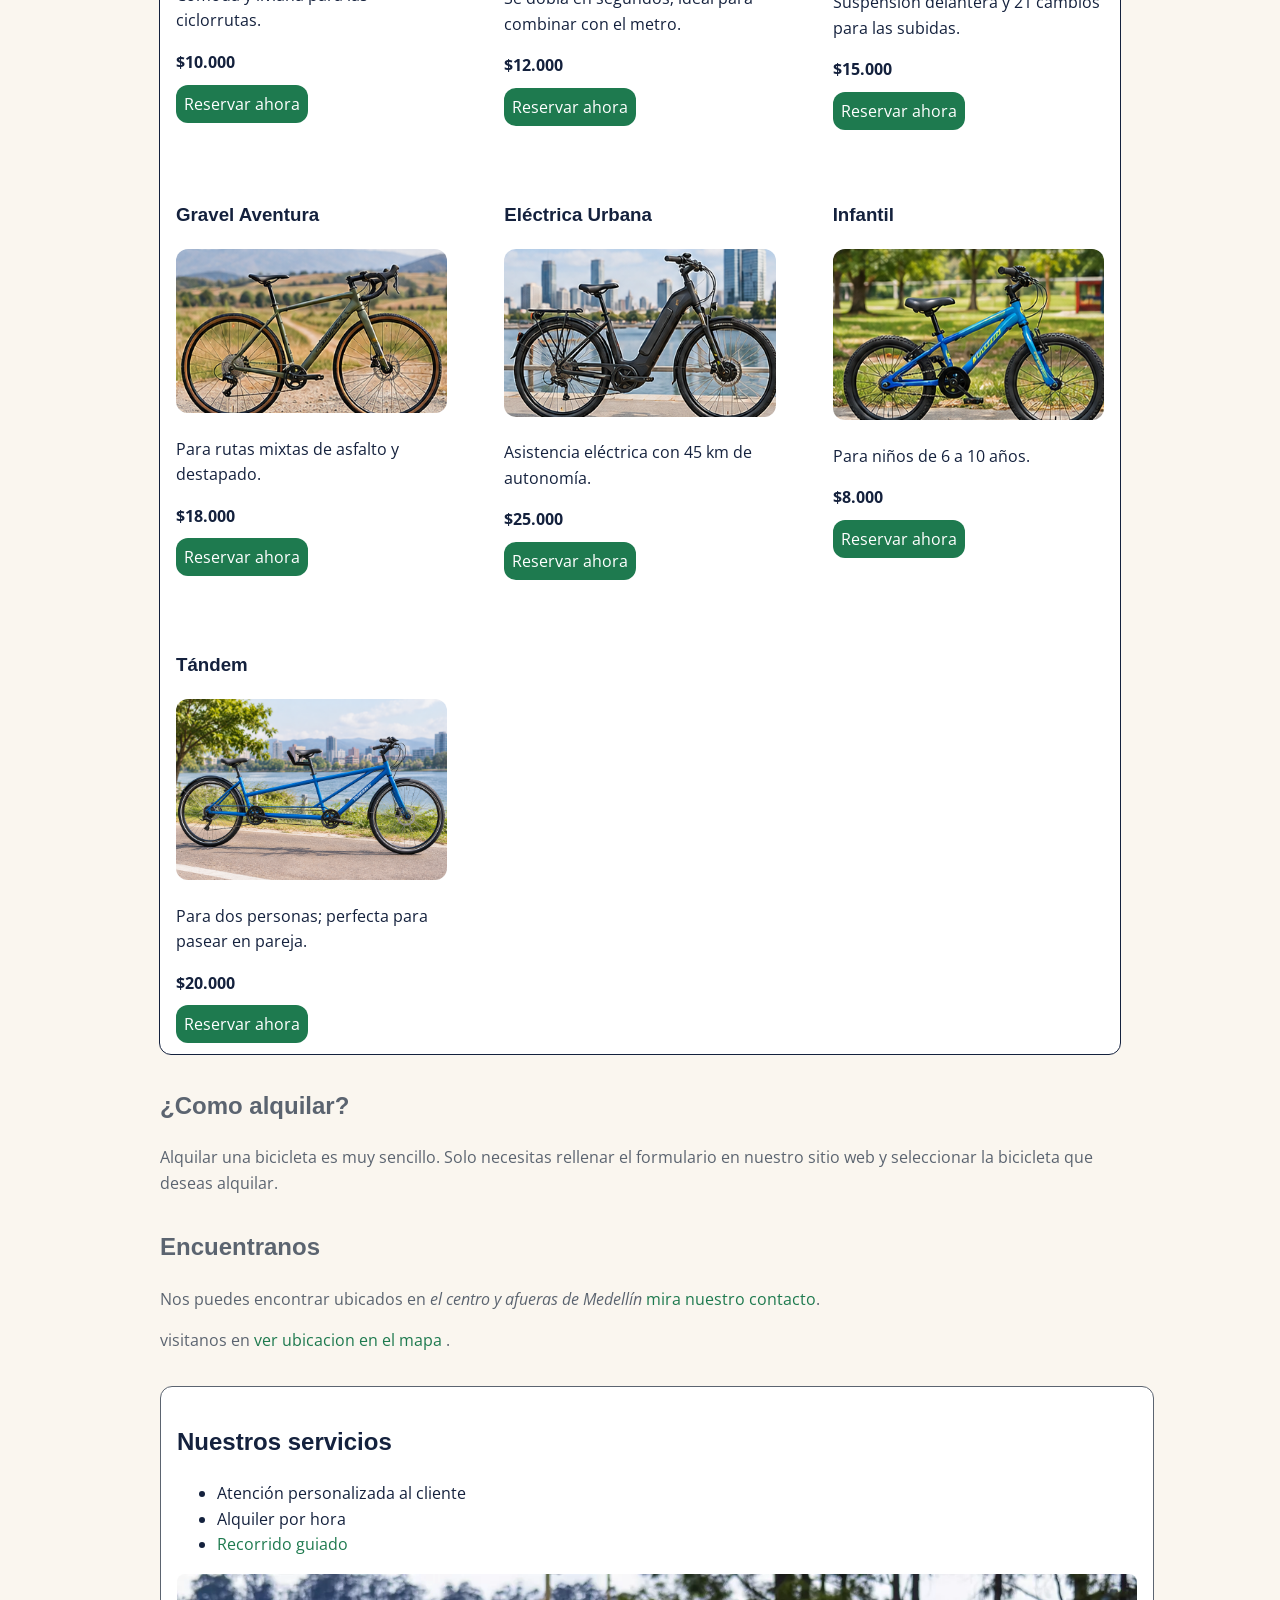
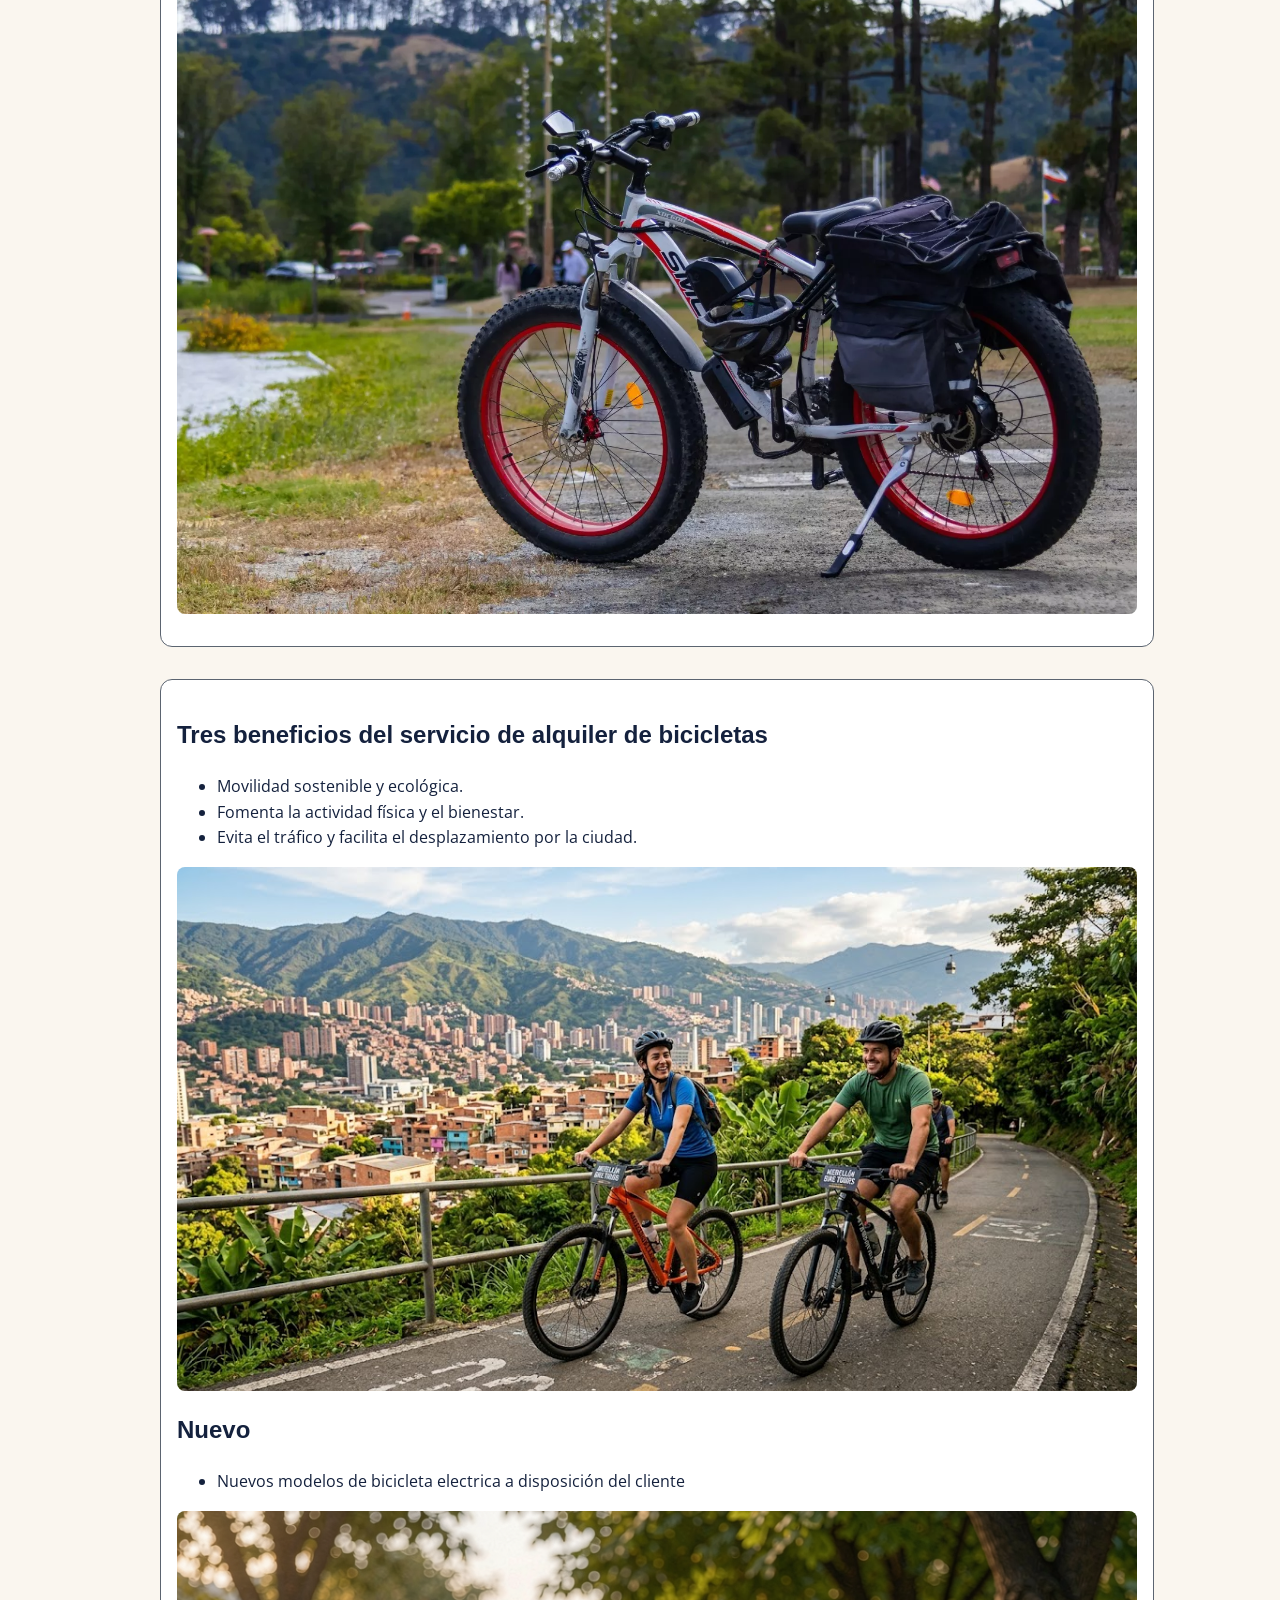
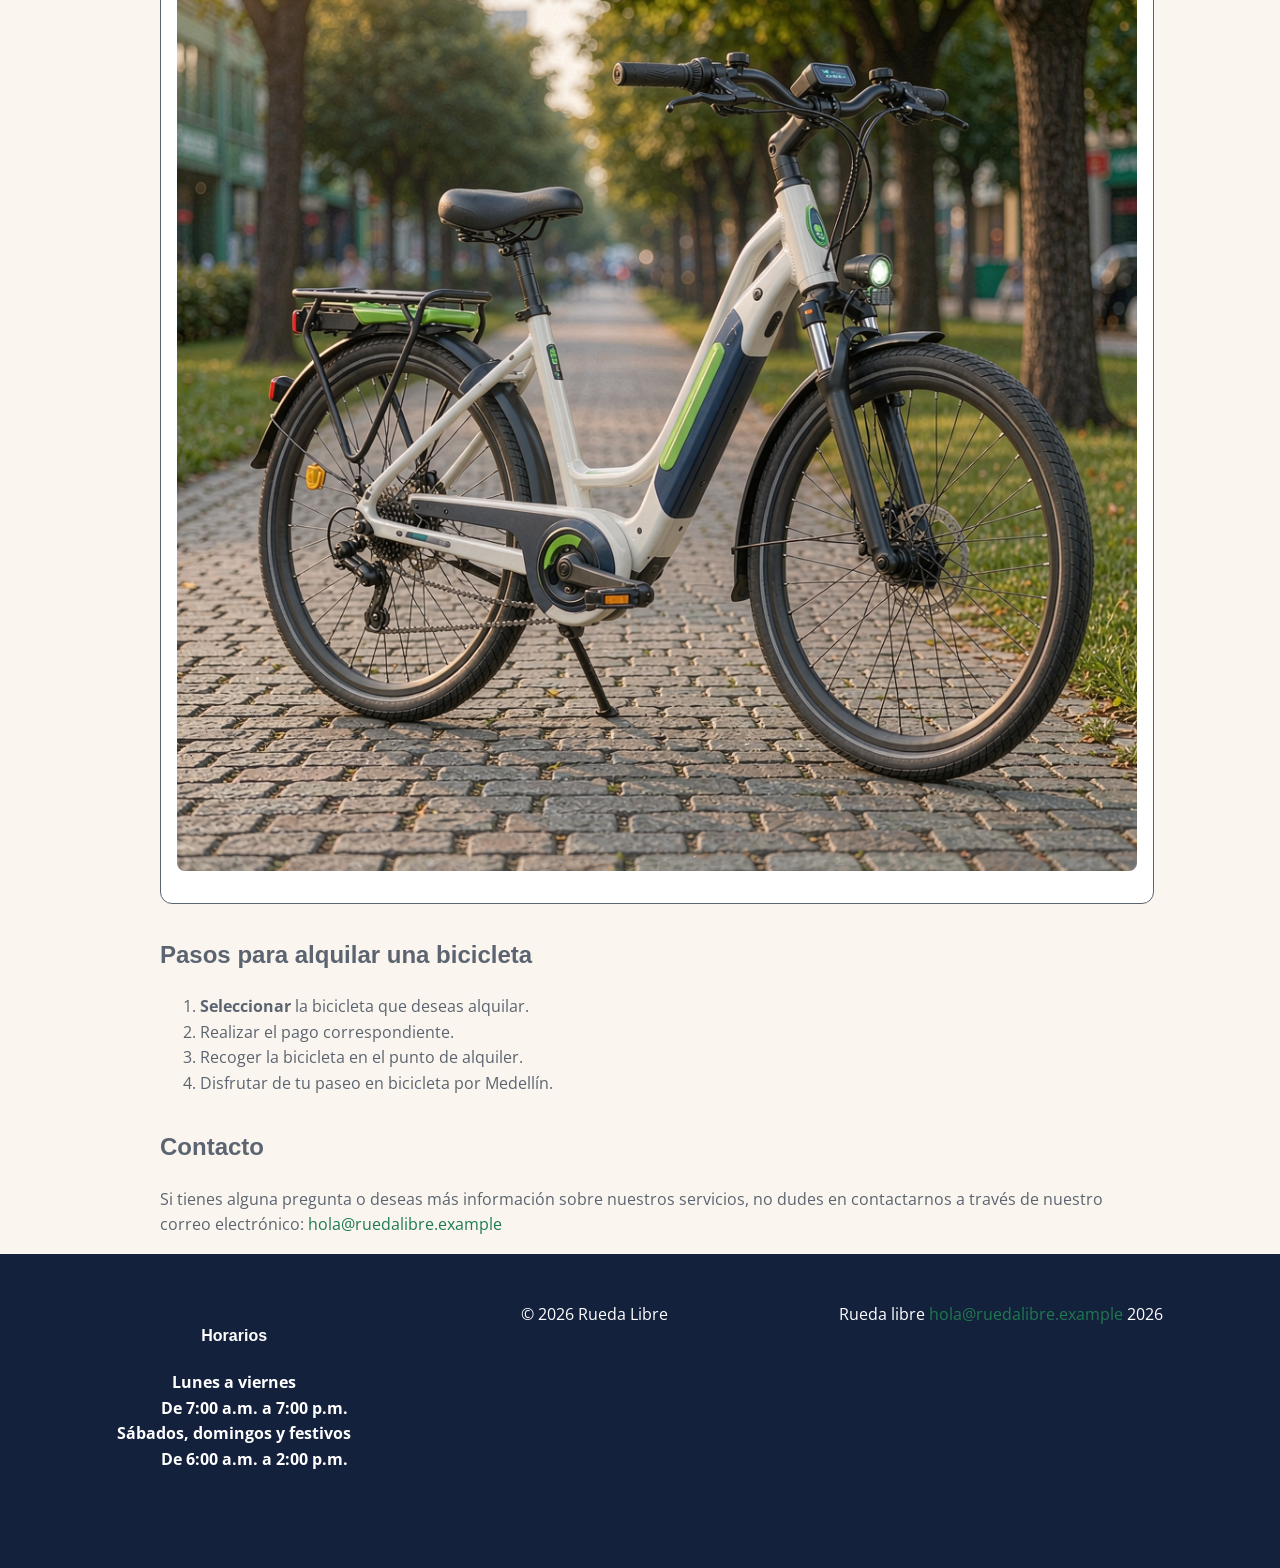
==== commit 04d8f0ea: "Tercer punto" ====
--- a/index.html
+++ b/index.html
@@ -14,7 +14,7 @@
 <body>
 
     <header class="portada">
-        <a class="marca" href="index.html" aria-labelledby="Rueda Libre, Ir al inicio">Rueda Libre</a>
+        <a class="marca" href="/index.html" aria-labelledby="Rueda Libre, Ir al inicio">Rueda Libre</a>
 
         <nav class="activo" aria-label="Principal">
             <ul id="menu">
@@ -33,8 +33,8 @@
                 <h1>Rueda Libre | Alquiler de bicicletas en Medellin</h1>
             </section>
             <section class="introduccion" aria-labelledby="introduccion">
-                <a class="boton-cta" href="/paginas/reservas.html">Reservar ahora</a>
                 <p>Bienvenido a Rueda Libre, tu solución para moverte de manera sostenible por Medellín con los mejores precios y el mejor servicio a tu disposición.</p>
+            <a class="boton-cta" href="/paginas/reservas.html">Reservar ahora</a>
             </section>
             <section class="quienes_somos" aria-labelledby="quienes_somos">
                 <h2>¿Quienes somos?</h2> <br>
--- a/css/styles.css
+++ b/css/styles.css
@@ -402,7 +402,7 @@
 
 .reservascolumnas {
     display: grid;
-    grid-template-columns: repeat(2, minmax(200px, 1fr));
+    grid-template-columns: 66% 33%;
     gap: 20px;
 }
 
@@ -420,4 +420,15 @@
 
 .contactodiv {
     text-align: center;
+}
+
+button[type="submit"]{
+    color: var(--color-blanco);
+    border-radius: 0.75rem;
+}
+
+.horarioreservas{
+    border: 1px solid;
+    background-color: var(--color-blanco);
+    border-radius: 0.75rem;
 }
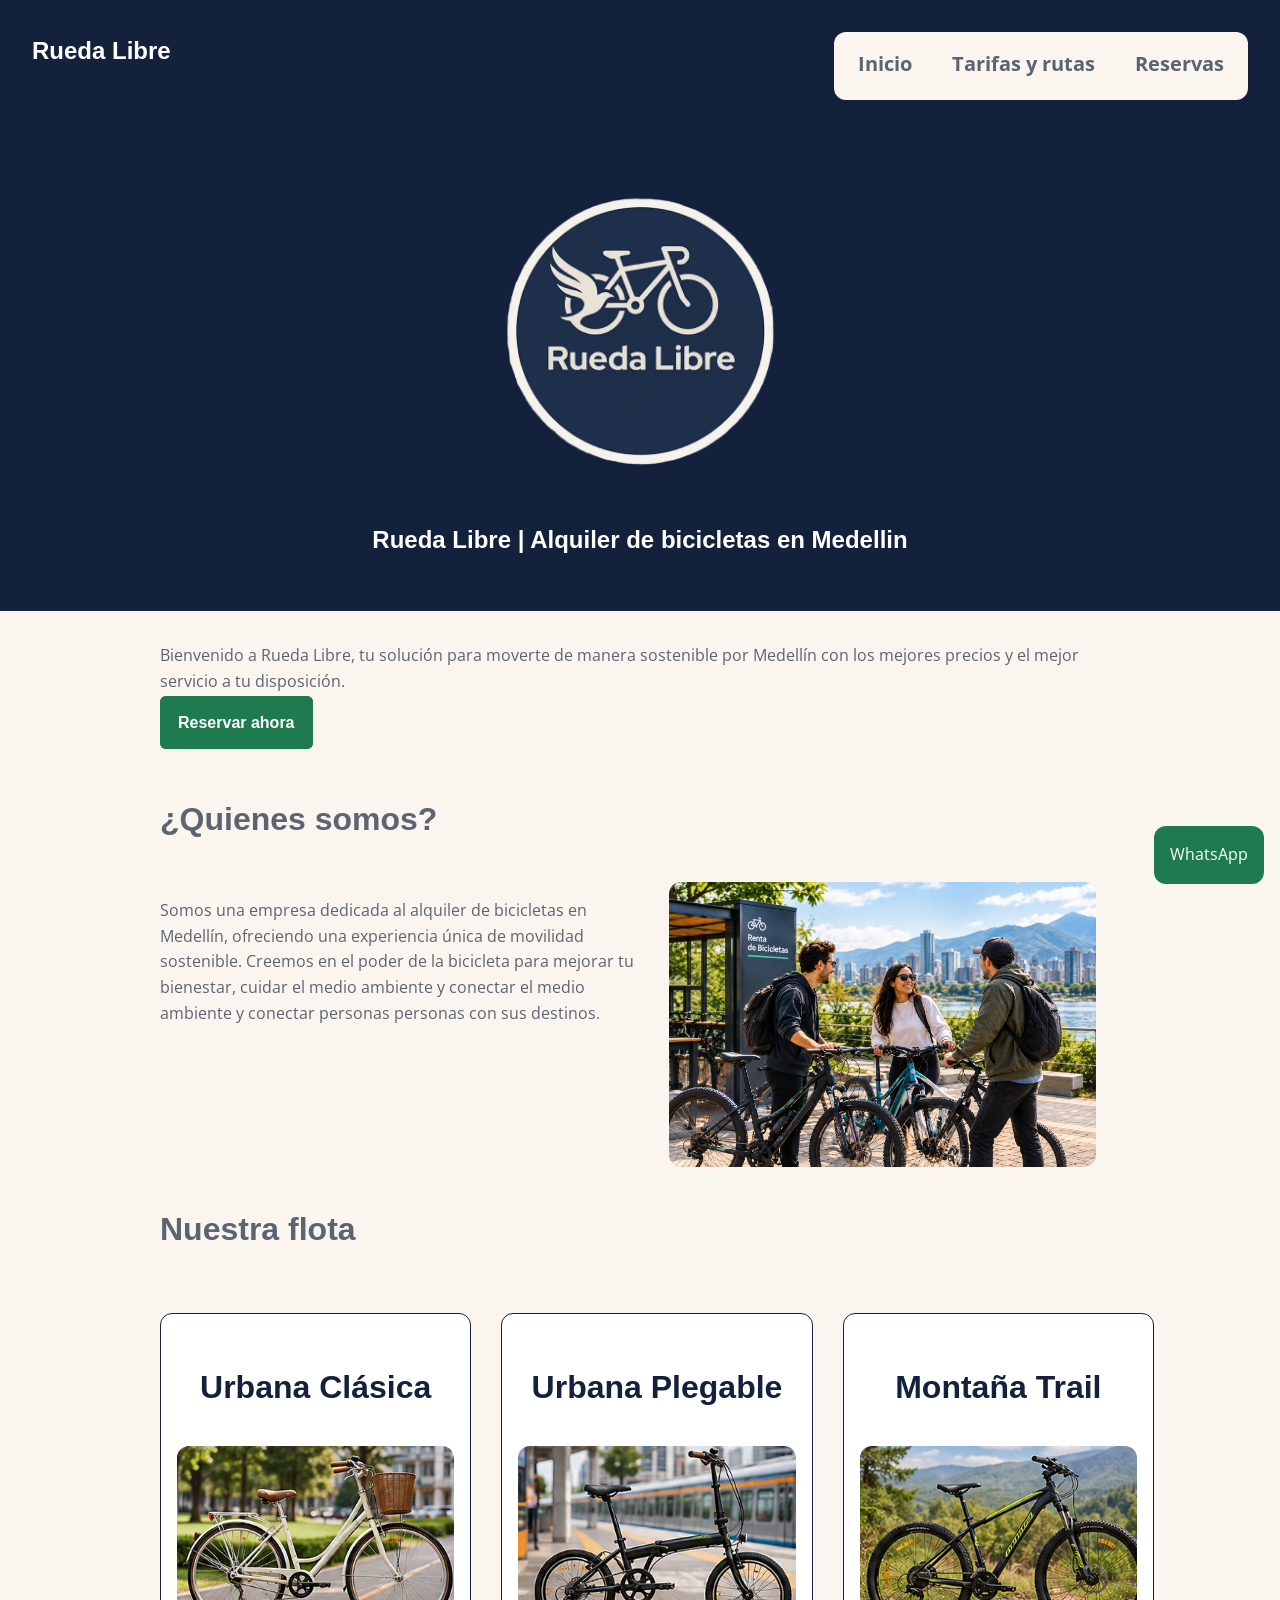
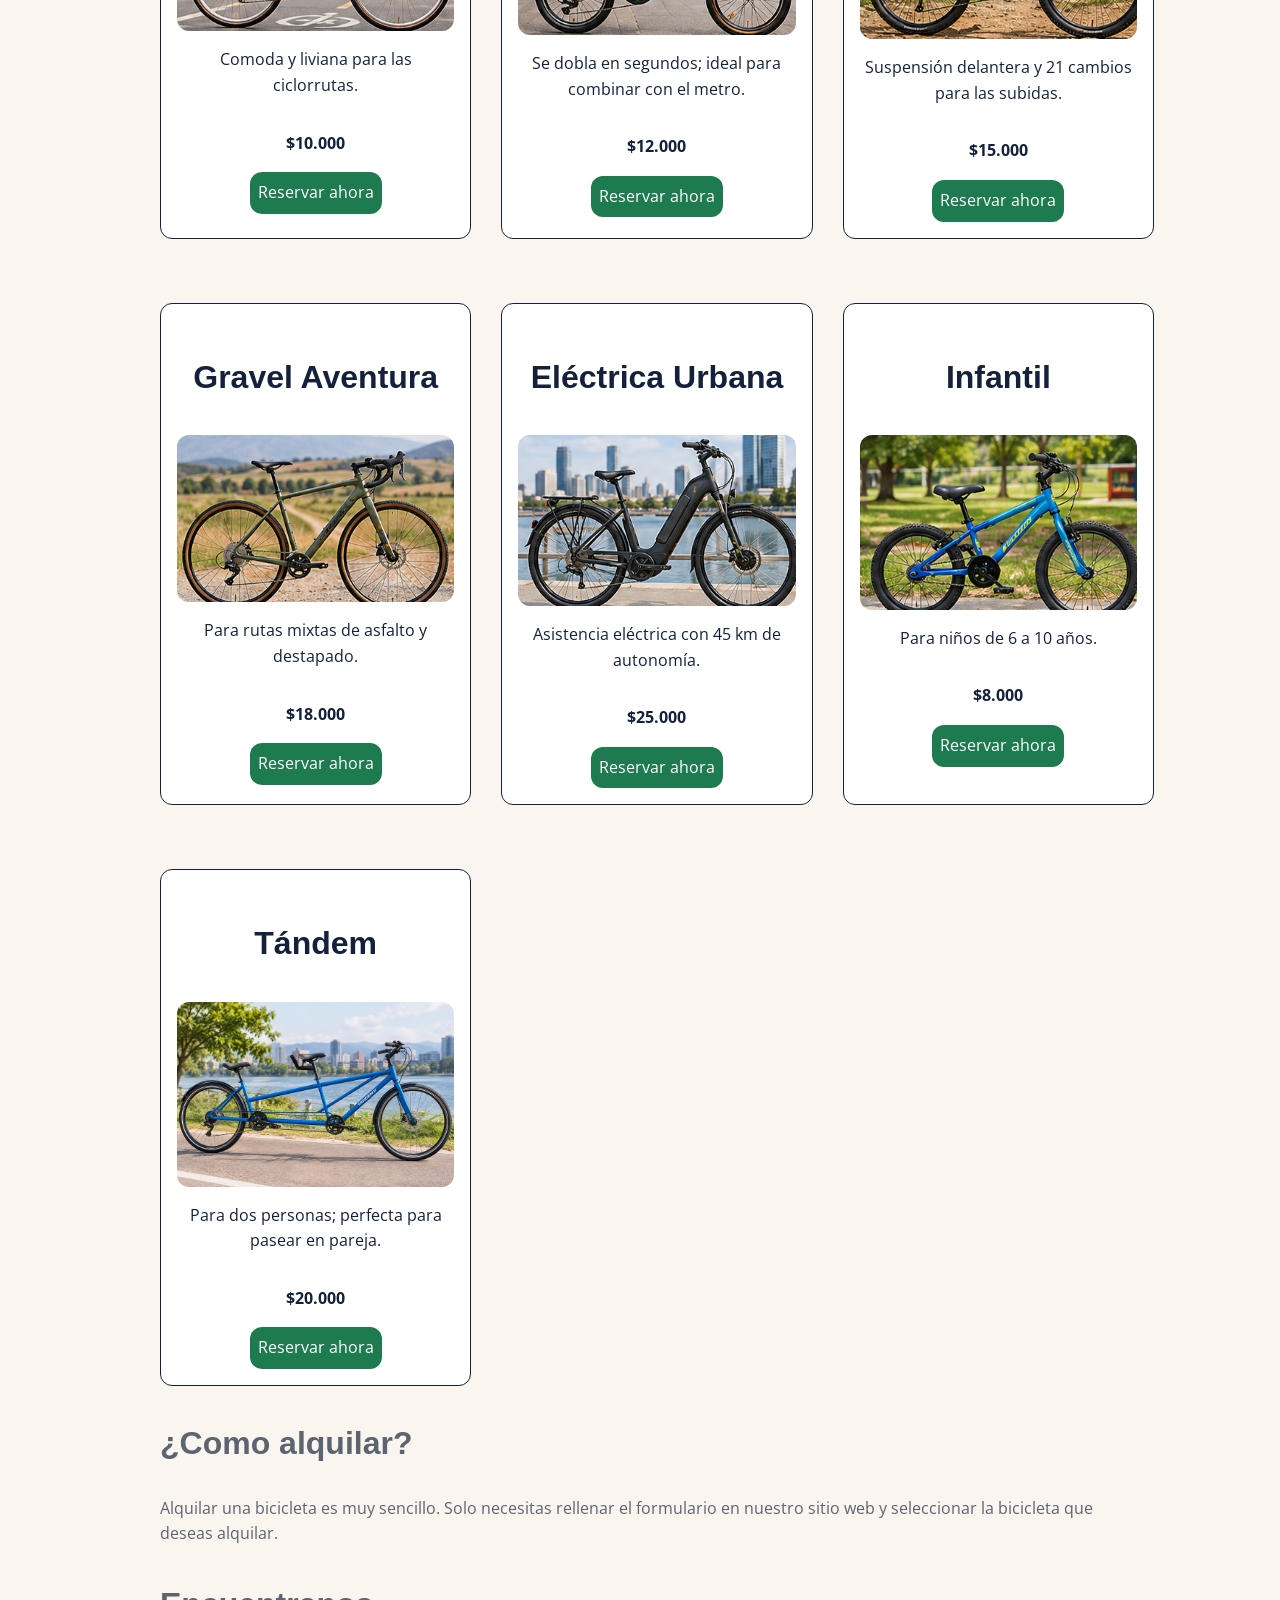
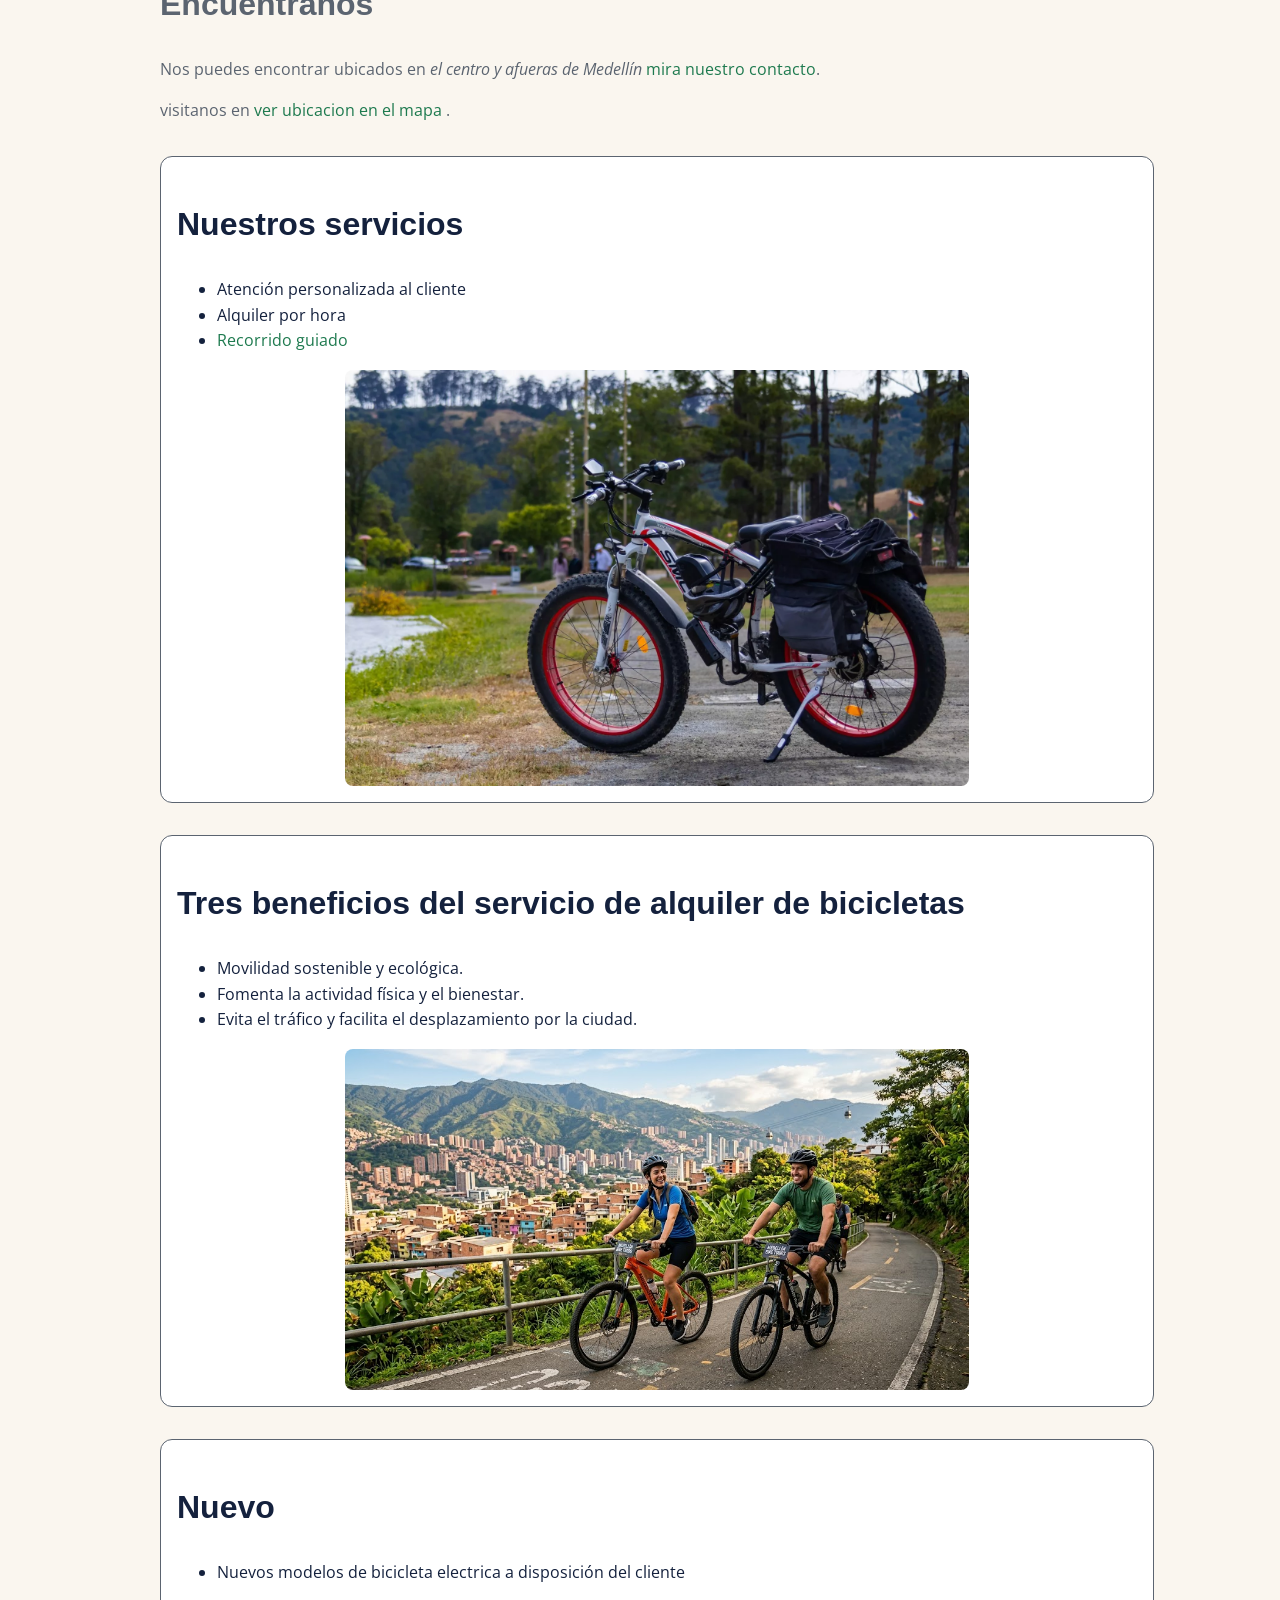
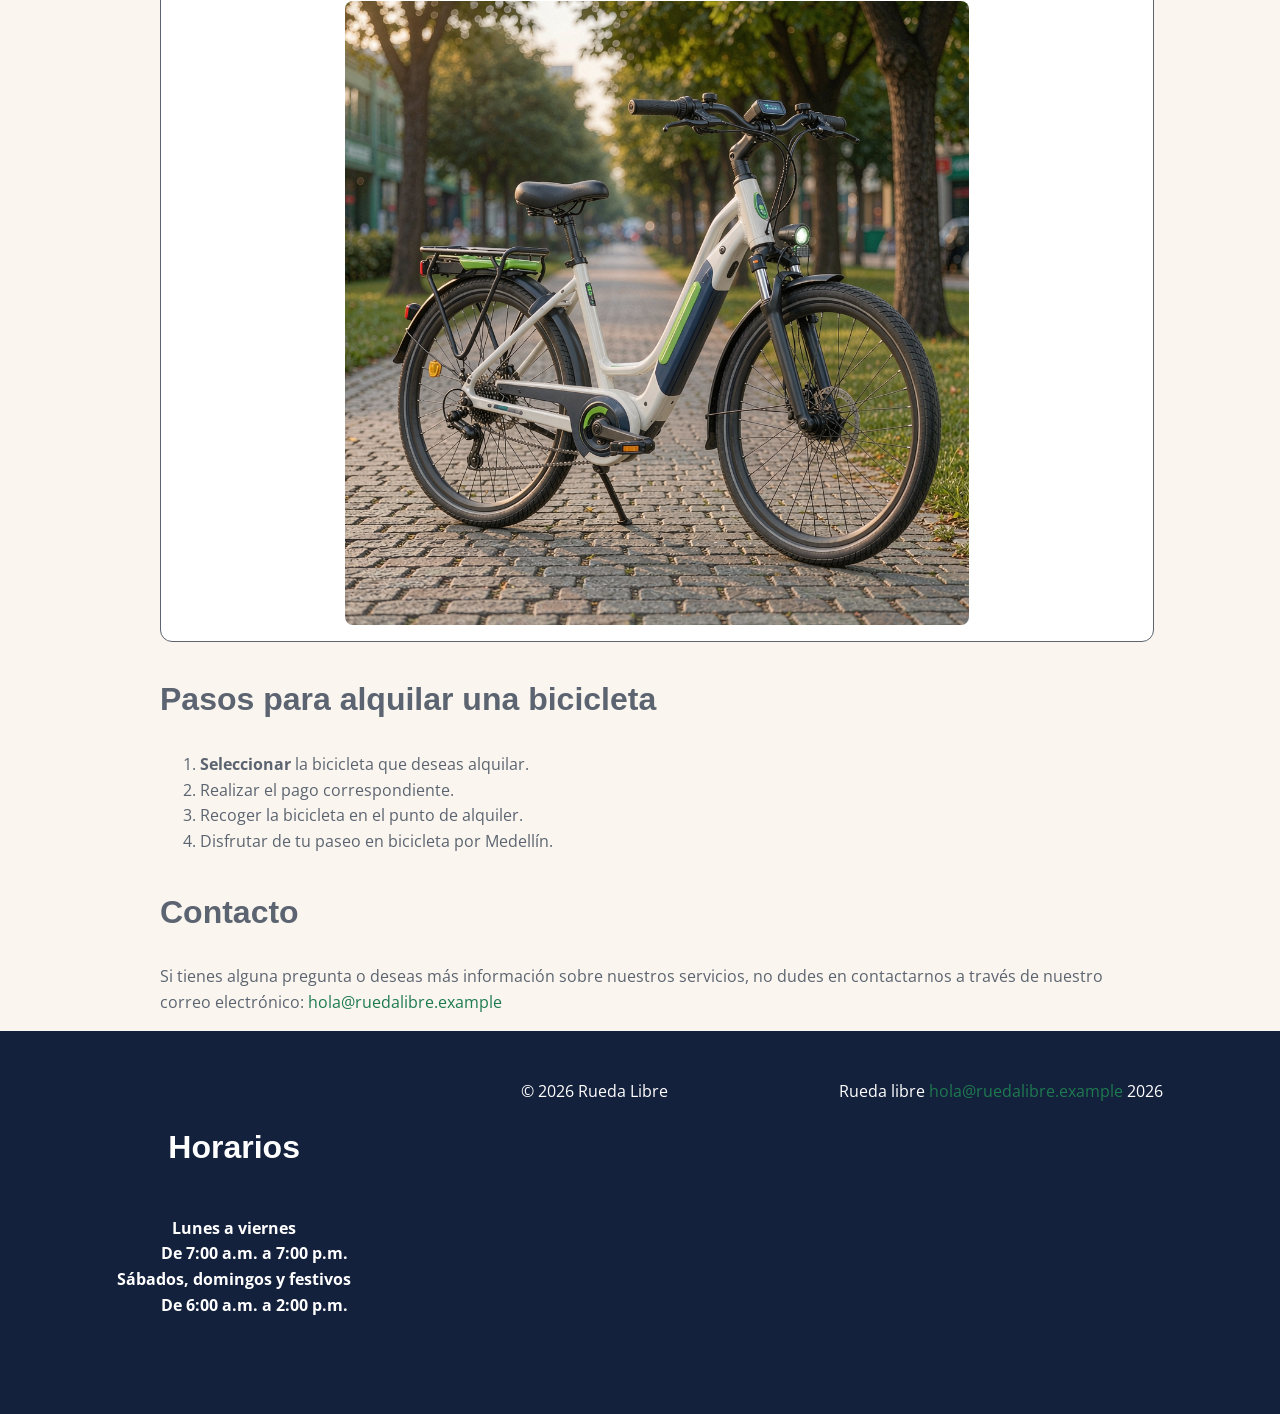
==== commit 3337da98: "Arreglos v1.5" ====
--- a/index.html
+++ b/index.html
@@ -8,19 +8,18 @@
     <link rel="preconnect" href="https://fonts.googleapis.com">
     <link rel="preconnect" href="https://fonts.gstatic.com" crossorigin>
     <link href="https://fonts.googleapis.com/css2?family=Montserrat:wght@600;700&family=Open+Sans:wght@400;600&display=swap" rel="stylesheet">
-    <link rel="stylesheet" href="css/styles.css">
+    <link rel="stylesheet" href="./css/styles.css">
     
 </head>
 <body>
 
     <header class="portada">
-        <a class="marca" href="/index.html" aria-labelledby="Rueda Libre, Ir al inicio">Rueda Libre</a>
-
+        <section><a class="marca" href="./index.html" aria-labelledby="Rueda Libre, Ir al inicio">Rueda Libre</a></section>
         <nav class="activo" aria-label="Principal">
             <ul id="menu">
-                <li><a href="/index.html"><strong>Inicio</strong></a></li>
-                <li><a href="/paginas/tarifas.html"><strong>Tarifas y rutas</strong></a></li>
-                <li><a href="/paginas/reservas.html"><strong>Reservas</strong></a></li>
+                <li><a href="./index.html"><strong>Inicio</strong></a></li>
+                <li><a href="./paginas/tarifas.html"><strong>Tarifas y rutas</strong></a></li>
+                <li><a href="./paginas/reservas.html"><strong>Reservas</strong></a></li>
             </ul>
         </nav>
     </header>
@@ -29,17 +28,17 @@
     <main>
         
             <section id="portadaicono" aria-labelledby="titulo-inicio">
-                <img src="/img/images.jpg">
+                <img src="./img/images.jpg">
                 <h1>Rueda Libre | Alquiler de bicicletas en Medellin</h1>
             </section>
             <section class="introduccion" aria-labelledby="introduccion">
                 <p>Bienvenido a Rueda Libre, tu solución para moverte de manera sostenible por Medellín con los mejores precios y el mejor servicio a tu disposición.</p>
-            <a class="boton-cta" href="/paginas/reservas.html">Reservar ahora</a>
+            <a class="boton-cta" href="./paginas/reservas.html">Reservar ahora</a>
             </section>
             <section class="quienes_somos" aria-labelledby="quienes_somos">
                 <h2>¿Quienes somos?</h2> <br>
                 <p>Somos una empresa dedicada al alquiler de bicicletas en Medellín, ofreciendo una experiencia única de movilidad sostenible. Creemos en el poder de la bicicleta para mejorar tu bienestar, cuidar el medio ambiente y conectar el medio ambiente y conectar personas personas con sus destinos.</p>
-                <img src="/img/quienessomos.png" alt="Personas con bicicletas">
+                <img src="./img/quienessomos.png" alt="Personas con bicicletas">
                 <h2>Nuestra flota</h2>
             </section>
 
@@ -47,60 +46,60 @@
 
                 <article aria-labelledby="Urbana Clásica">
                     <h3>Urbana Clásica</h3>
-                    <img src="/img/urbana_clasica.png" alt="Bicicleta urbana clasica">
+                    <img src="./img/urbana_clasica.png" alt="Bicicleta urbana clasica">
                     <p>Comoda y liviana para las ciclorrutas.</p>
                     <p><strong>$10.000</strong></p>
-                    <a class="boton-flota" href="/paginas/reservas.html">Reservar ahora</a>
+                    <a class="boton-flota" href="./paginas/reservas.html">Reservar ahora</a>
                 </article>
 
                 <article aria-labelledby="Urbana Plegable">
                     <h3>Urbana Plegable</h3>
-                    <img src="/img/urbana_plegable.png" alt="Bicileta urbana plegable">
+                    <img src="./img/urbana_plegable.png" alt="Bicileta urbana plegable">
                     <p>Se dobla en segundos; ideal para combinar con el metro.</p>
                     <p><strong>$12.000</strong></p>
-                    <a class="boton-flota" href="/paginas/reservas.html">Reservar ahora</a>
+                    <a class="boton-flota" href="./paginas/reservas.html">Reservar ahora</a>
                 </article>
 
                 <article aria-labelledby="Montaña Trail">
                     <h3>Montaña Trail</h3>
-                    <img src="/img/montana_trail.png" alt="Bicicleta montaña trail">
+                    <img src="./img/montana_trail.png" alt="Bicicleta montaña trail">
                     <p>Suspensión delantera y 21 cambios para las subidas.</p>
                     <p><strong>$15.000</strong></p>
-                    <a class="boton-flota" href="/paginas/reservas.html">Reservar ahora</a>
+                    <a class="boton-flota" href="./paginas/reservas.html">Reservar ahora</a>
                 </article>
 
                 <article aria-labelledby="Gravel Aventura<">
                     <h3>Gravel Aventura</h3>
-                    <img src="/img/gravel_aventura.png" alt="Bicicleta gravel aventura">
+                    <img src="./img/gravel_aventura.png" alt="Bicicleta gravel aventura">
                     <p>Para rutas mixtas de asfalto y destapado.</p>
                     <p><strong>$18.000</strong></p>
-                    <a class="boton-flota" href="/paginas/reservas.html">Reservar ahora</a>
+                    <a class="boton-flota" href="./paginas/reservas.html">Reservar ahora</a>
                 </article>
 
                 <article aria-labelledby="Eléctrica Urbana">
                     <h3>Eléctrica Urbana</h3>
-                    <img src="/img/electrica_urbana.png" alt="Bicicleta electrica urbana">
+                    <img src="./img/electrica_urbana.png" alt="Bicicleta electrica urbana">
                     <p>Asistencia eléctrica con 45 km de autonomía.</p>
                     <p><strong>$25.000</strong></p>
-                    <a class="boton-flota" href="/paginas/reservas.html">Reservar ahora</a>
+                    <a class="boton-flota" href="./paginas/reservas.html">Reservar ahora</a>
                 </article>
 
                 <article>
                     <h3>Infantil</h3>
-                    <img src="/img/infantil.png" alt="Bicicleta infantil">
+                    <img src="./img/infantil.png" alt="Bicicleta infantil">
                     <p>Para niños de 6 a 10 años.</p>
                     <p><strong>$8.000</strong></p>
-                    <a class="boton-flota" href="/paginas/reservas.html">Reservar ahora</a>
+                    <a class="boton-flota" href="./paginas/reservas.html">Reservar ahora</a>
                 </article>
+                
 
                 <article>
                     <h3>Tándem</h3>
-                    <img src="/img/Tandem.png" alt="Bicicleta infantil">
+                    <img src="img/Tandem.png" alt="Bicicleta infantil">
                     <p>Para dos personas; perfecta para pasear en pareja.</p>
                     <p><strong>$20.000</strong></p>
-                    <a class="boton-flota" href="/paginas/reservas.html">Reservar ahora</a>
+                    <a class="boton-flota" href="./paginas/reservas.html">Reservar ahora</a>
                 </article>
-
 
             </section>
 
@@ -127,9 +126,9 @@
                     <ul class="linksmain">
                         <li>Atención personalizada al cliente</li>
                         <li>Alquiler por hora</li>   
-                        <li><a href="/paginas/tarifas.html">Recorrido guiado</a></li>   
+                        <li><a href="./paginas/tarifas.html">Recorrido guiado</a></li>   
                     </ul>      
-                    <img src="/img/img2.png" alt="bicicleta">
+                    <img src="./img/img2.png" alt="bicicleta">
                 </article>  
 
                 <article class="tarjeta">
@@ -139,12 +138,15 @@
                             <li>Fomenta la actividad física y el bienestar.</li>
                             <li>Evita el tráfico y facilita el desplazamiento por la ciudad.</li>
                         </ul>
-                    <img src="img/img4.webp" alt="bicicletas en ruta">
+                    <img src="./img/img4.webp" alt="bicicletas en ruta">
+                </article>
+
+                <article class="tarjeta" >
                     <h2>Nuevo</h2>
                         <ul>
                             <li>Nuevos modelos de bicicleta electrica a disposición del cliente</li>
                         </ul>
-                        <img src="/img/bicielec.jpeg" alt="bicicleta electrica">
+                        <img src="./img/bicielec.jpeg" alt="bicicleta electrica">
                         
                 </article>
     
@@ -169,18 +171,20 @@
 
     </main>
     <footer>            
-            <dl class="horario">
-                <h4>Horarios</h4>
-                <dt><strong>Lunes a viernes</dt>
-                <dd>De 7:00 a.m. a 7:00 p.m.</dd>
-                <dt>Sábados, domingos y festivos</dt>
-                <dd>De 6:00 a.m. a 2:00 p.m.</strong></dd>
-            </dl>
-        <p>© 2026 Rueda Libre</p>
-        <p>Rueda libre <a href="mailto:hola@ruedalibre.example">hola@ruedalibre.example</a> 2026</p>
-        <a class="boton-whatsapp" href="https://wa.me/573000000000"
-        target="_blank" rel="noopener noreferrer"
-        aria-label="WhatsApp (se abre en una pestaña nueva)">WhatsApp</a>
+            
+                    <dl class="horario">
+                        <h4>Horarios</h4>
+                        <dt><strong>Lunes a viernes</dt>
+                        <dd>De 7:00 a.m. a 7:00 p.m.</dd>
+                        <dt>Sábados, domingos y festivos</dt>
+                        <dd>De 6:00 a.m. a 2:00 p.m.</strong></dd>
+                    </dl>
+                <p>© 2026 Rueda Libre</p>
+                <p>Rueda libre <a href="mailto:hola@ruedalibre.example">hola@ruedalibre.example</a> 2026</p>
+                <a class="boton-whatsapp" href="https://wa.me/573000000000"
+                target="_blank" rel="noopener noreferrer"
+                aria-label="WhatsApp (se abre en una pestaña nueva)">WhatsApp</a>
+           
     </footer>
     
 </body>
--- a/css/styles.css
+++ b/css/styles.css
@@ -37,6 +37,7 @@
 
 h2,h3,h4,h5.h6 {
     font-family: var(--font-heading);
+    font-size: 2rem;
 }
 
 button, input, select, textarea {
@@ -55,11 +56,11 @@
 
 footer {
     display: flex;
-    
+    flex-direction: column;
     background-color: var(--color-azul-noche);
     color: var(--color-blanco);
     padding: var(--spacing-lg); 
-    justify-content: space-around;
+    text-align: center;
 }
 
 
@@ -221,8 +222,10 @@
     color: var(--color-blanco);
     padding: var(--spacing-lg); 
     display: flex;
+    grid-template-columns: 1fr;
     max-width: 100%;
-    justify-content: space-between;
+    flex-direction: column;
+    text-align: center;
     flex-wrap: wrap;
     gap: var(--spacing-md);
 }
@@ -242,7 +245,7 @@
 
 #portadaicono {
     min-height: 40vh;
-    background-color: var(--color-azul-noche);
+    background-color: var(--color-azul-noche);  
     color: var(--color-azul-noche);
     padding: var(--spacing-lg);
 }
@@ -254,27 +257,31 @@
 } 
 
 .tarjeta {
-    width: 100%;
+    width: 85%;
     background-color: var(--color-blanco);
     color: var(--color-azul-noche);
     border: 1px solid var(--color-gris-asfalto);
     border-radius: 0.75rem;
     padding: var(--spacing-md);
     margin-bottom: var(--spacing-lg);
+    margin: 0 auto;
+    margin-bottom: var(--spacing-md);
 }
 
 .tarjeta img {
     display: block;
-    width: 100%;
+    width: 60%;
     height: auto;
     border-radius: 0.5rem;
     margin-bottom: var(--spacing-md);
+    margin: 0 auto;
 }
 
 table {
     border-collapse: collapse;
     width: 100%;
     margin-bottom: var(--spacing-lg);
+    font-size: 0.8rem;
 }
 
 
@@ -361,27 +368,40 @@
     margin: 0 auto;
 }
 
+
+
+
 .flota {
     display: grid;
-    grid-template-columns: repeat(auto-fill, minmax(300px,1fr));
-    gap: 25px;
-    padding: auto;
+    grid-template-columns:minmax(1fr,1fr);
+    gap: 4rem;
+    
+    
+}
+
+.flota img {
+    border-radius: 0.75rem;
+    width: 100%;
+    max-width: 300px;     /* ...pero NUNCA medirá más de 300px (ajusta este número a tu gusto) */       /* Mantiene la proporción para que no se vea aplastada */
+    display: flex;
+    
+}
+
+.flota article {
+    padding: var(--spacing-md);
+    display: flex;
+    flex-direction: column;
+    align-items: center;
+    text-align: center;
+    width: 100%;
     border: 1px solid;
     border-radius: 0.75rem;
     background-color: var(--color-blanco);
     color: #14213D;
-    justify-content: space-around;
-    flex-direction: column;
-
-}
-
-.flota img {
-    border-radius: 0.75rem;
-}
-
-.flota article {
-    padding: var(--spacing-md);
-}
+    
+    
+}
+
 
 .boton-flota {
     color: var(--color-blanco);
@@ -392,18 +412,18 @@
 
 .quienes_somos {
     display: grid;
-    grid-template-columns: repeat(2, minmax(200px, 1fr));
+    grid-template-columns: 1fr;
     gap: 10px;
 }
 
 .quienes_somos img {
     border-radius: 0.75rem;
+    width: 70%;
+    margin: auto;
 }
 
 .reservascolumnas {
-    display: grid;
-    grid-template-columns: 66% 33%;
-    gap: 20px;
+    flex-direction: column;
 }
 
 .reservascolumnas a {
@@ -431,4 +451,99 @@
     border: 1px solid;
     background-color: var(--color-blanco);
     border-radius: 0.75rem;
-}+    box-sizing: border-box;
+    max-width: 400px;
+    margin: auto;
+    margin-bottom: var(--spacing-lg);
+}
+
+@media (min-width:768px) {
+
+.horarioreservas {
+    box-sizing: border-box;
+    max-width: 400px;
+    margin: auto;
+    margin-bottom: var(--spacing-md);
+}
+.flota {
+    grid-template-columns: repeat(2,minmax(0,1fr));
+    width: 90%;
+}
+
+}
+
+@media (min-width: 1200px) {
+.reservascolumnas {
+    grid-template-columns: repeat(1fr);
+}
+
+
+.quienes_somos img {
+    border-radius: 0.75rem;
+    width: 90%;
+    margin: auto;
+}
+
+
+.flota {
+    grid-template-columns: repeat(3,minmax(0,1fr));
+    width: 100%;
+}
+
+.flota article {
+    margin: 0 auto;
+}
+
+.flota img {
+    width: 100%;
+}
+
+.quienes_somos{
+    grid-template-columns: repeat(2, minmax(200px, 1fr));
+}
+
+
+header{
+    flex-direction: row;
+justify-content: space-between;
+}
+
+footer {
+    flex-direction: row;
+    justify-content: space-around;
+}
+
+.reservascolumnas{
+display: grid;
+    grid-template-columns: 66% 33%;
+    gap: 20px;
+}
+
+table {
+    font-size: 1rem;
+}
+
+.tarjeta {
+    width: 100%;
+    background-color: var(--color-blanco);
+    color: var(--color-azul-noche);
+    border: 1px solid var(--color-gris-asfalto);
+    border-radius: 0.75rem;
+    margin: 0 auto;
+    margin-bottom: var(--spacing-lg);
+}
+
+.tarjeta img {
+    display: block;
+    width: 65%;
+    height: 0 auto;
+    border-radius: 0.5rem;
+    margin-bottom: var(--spacing-md);
+    margin: 0 auto;
+}
+
+
+}
+
+
+
